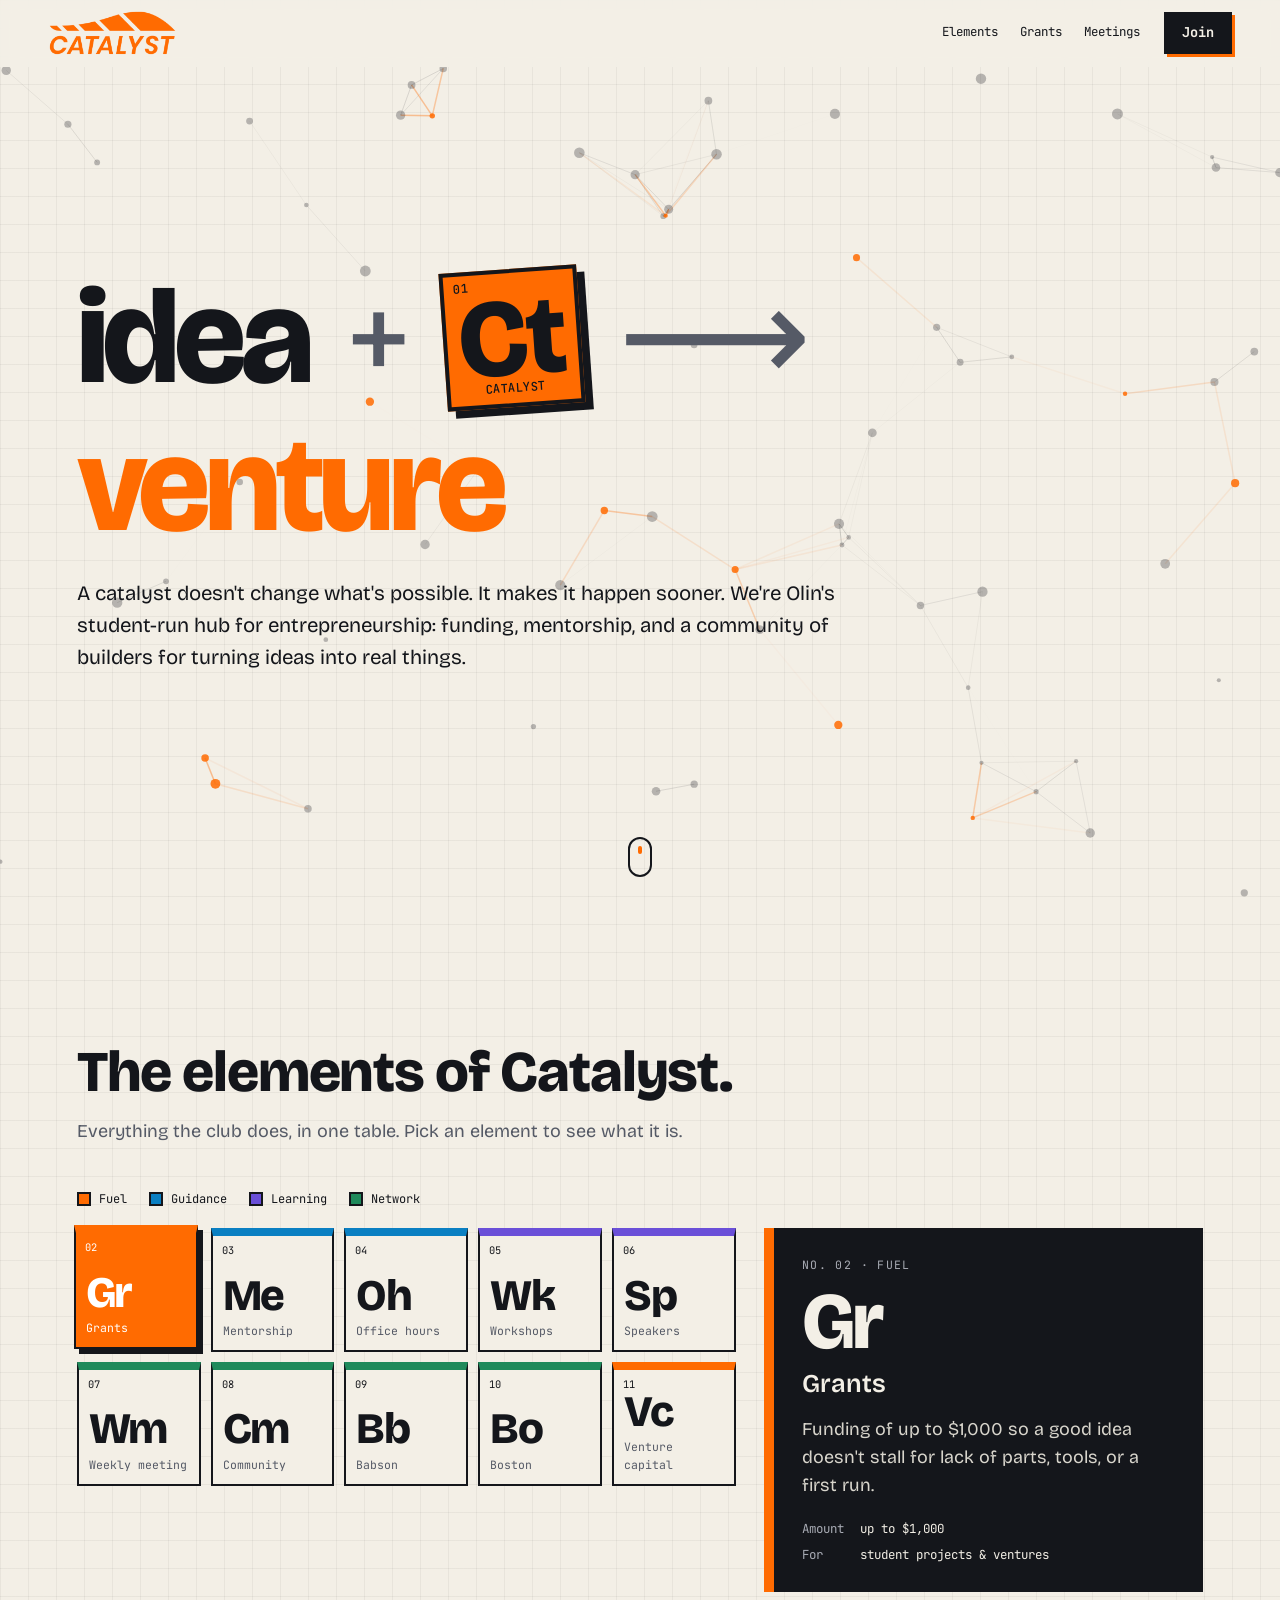
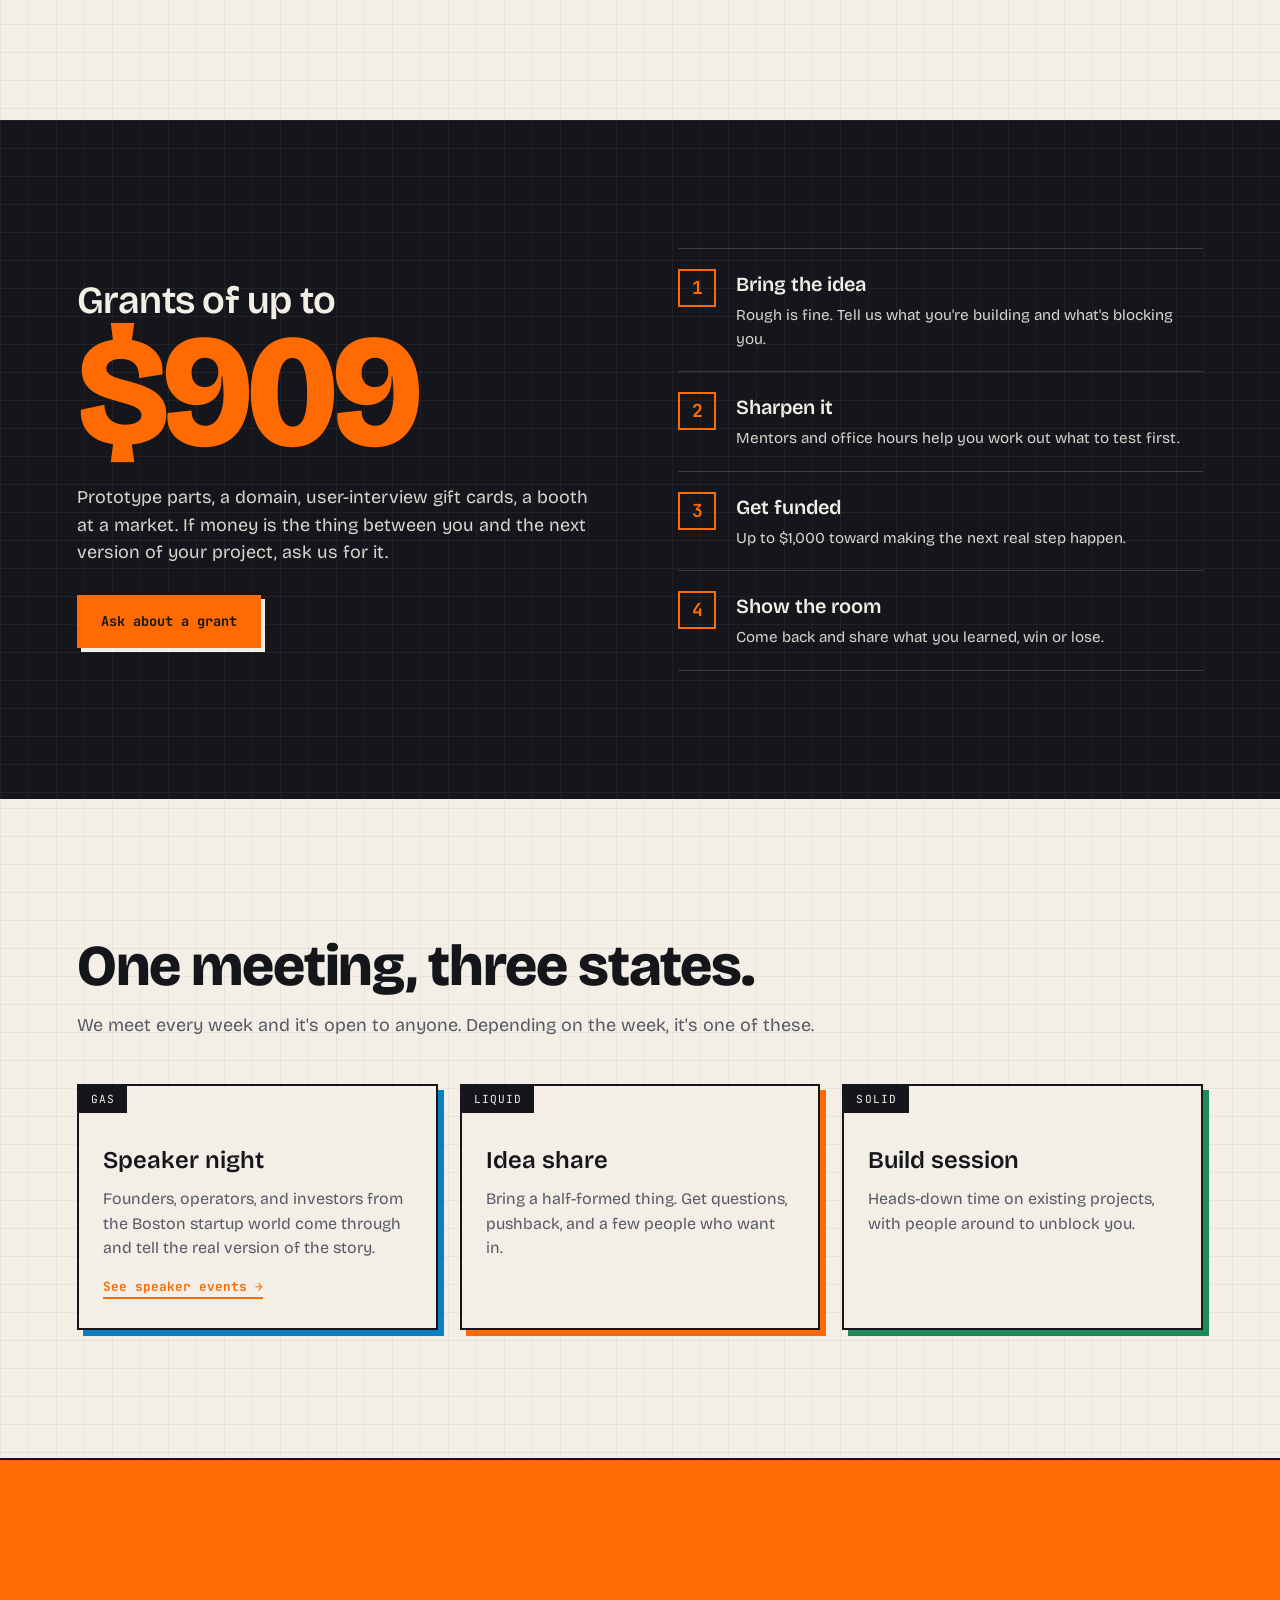
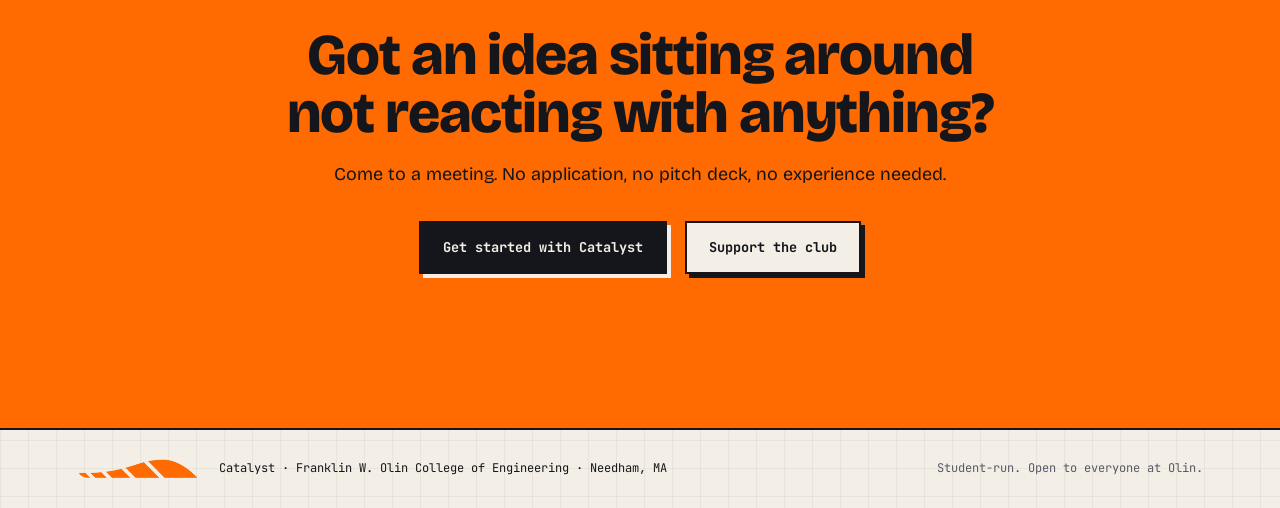
==== index.html @ 41d98fb3 "Link speaker events to the Luma calendar Co-Authored-By: Claude Opus 5.5 <noreply@anthropic.com>" ====
<!doctype html>
<html lang="en">
<head>
  <meta charset="utf-8">
  <meta name="viewport" content="width=device-width, initial-scale=1">
  <title>Catalyst — Entrepreneurship at Olin College</title>
  <meta name="description" content="Catalyst is Olin College of Engineering's student-run hub for entrepreneurship: grants, mentorship, workshops, and a community of builders.">
  <link rel="preconnect" href="https://fonts.googleapis.com">
  <link rel="preconnect" href="https://fonts.gstatic.com" crossorigin>
  <link href="https://fonts.googleapis.com/css2?family=Bricolage+Grotesque:opsz,wght@12..96,400;12..96,600;12..96,800&family=JetBrains+Mono:wght@400;500;700&display=swap" rel="stylesheet">
  <link rel="icon" type="image/png" href="logo-mark.png">
  <link rel="stylesheet" href="styles.css">
</head>
<body>
  <a class="skip" href="#main">Skip to content</a>

  <header class="nav" id="nav">
    <a class="brand" href="#top" aria-label="Catalyst home">
      <img class="brand-logo" src="logo-wordmark.png" alt="Catalyst" width="931" height="331">
    </a>
    <nav aria-label="Primary">
      <a href="#elements">Elements</a>
      <a href="#grants">Grants</a>
      <a href="#meetings">Meetings</a>
    </nav>
    <a class="btn btn-small" data-link="join" href="#join">Join</a>
  </header>

  <main id="main">
    <!-- HERO -->
    <section class="hero" id="top">
      <canvas id="particles" aria-hidden="true"></canvas>
      <div class="hero-inner">
        <h1 class="equation" aria-label="Idea plus Catalyst yields venture">
          <span class="eq-term">idea</span>
          <span class="eq-op" aria-hidden="true">+</span>
          <span class="eq-tile" aria-hidden="true"><small>01</small>Ct<em>Catalyst</em></span>
          <span class="eq-op eq-arrow" aria-hidden="true">⟶</span>
          <span class="eq-term eq-product">venture</span>
        </h1>
        <p class="lede">
          A catalyst doesn't change what's possible. It makes it happen sooner.
          We're Olin's student-run hub for entrepreneurship: funding, mentorship,
          and a community of builders for turning ideas into real things.
        </p>
      </div>
      <a class="scroll-cue" href="#elements" aria-label="Scroll to the elements">
        <span></span>
      </a>
    </section>

    <!-- PERIODIC TABLE -->
    <section class="section" id="elements">
      <div class="section-head">
        <h2>The elements of Catalyst.</h2>
        <p>Everything the club does, in one table. Pick an element to see what it is.</p>
      </div>

      <div class="legend" id="legend" aria-hidden="true"></div>

      <div class="table-wrap">
        <div class="ptable" id="ptable" role="group" aria-label="Elements of Catalyst"></div>
        <aside class="detail" id="detail" aria-live="polite"></aside>
      </div>
    </section>

    <!-- GRANTS -->
    <section class="section section-dark" id="grants">
      <div class="grant-grid">
        <div>
          <h2>Grants of up to <span class="big-num" data-count="1000">$1,000</span></h2>
          <p>
            Prototype parts, a domain, user-interview gift cards, a booth at a market.
            If money is the thing between you and the next version of your project,
            ask us for it.
          </p>
          <a class="btn btn-invert" data-link="join" href="#join">Ask about a grant</a>
        </div>
        <ol class="steps">
          <li><span>1</span><div><h3>Bring the idea</h3><p>Rough is fine. Tell us what you're building and what's blocking you.</p></div></li>
          <li><span>2</span><div><h3>Sharpen it</h3><p>Mentors and office hours help you work out what to test first.</p></div></li>
          <li><span>3</span><div><h3>Get funded</h3><p>Up to $1,000 toward making the next real step happen.</p></div></li>
          <li><span>4</span><div><h3>Show the room</h3><p>Come back and share what you learned, win or lose.</p></div></li>
        </ol>
      </div>
    </section>

    <!-- MEETINGS -->
    <section class="section" id="meetings">
      <div class="section-head">
        <h2>One meeting, three states.</h2>
        <p>We meet every week and it's open to anyone. Depending on the week, it's one of these.</p>
      </div>
      <div class="states">
        <article class="state reveal">
          <span class="state-tag">Gas</span>
          <h3>Speaker night</h3>
          <p>Founders, operators, and investors from the Boston startup world come through and tell the real version of the story.</p>
          <a class="text-link" data-link="speakers" href="#">See speaker events →</a>
        </article>
        <article class="state reveal">
          <span class="state-tag">Liquid</span>
          <h3>Idea share</h3>
          <p>Bring a half-formed thing. Get questions, pushback, and a few people who want in.</p>
        </article>
        <article class="state reveal">
          <span class="state-tag">Solid</span>
          <h3>Build session</h3>
          <p>Heads-down time on existing projects, with people around to unblock you.</p>
        </article>
      </div>
    </section>

    <!-- JOIN -->
    <section class="join" id="join">
      <h2>Got an idea sitting around<br>not reacting with anything?</h2>
      <p>Come to a meeting. No application, no pitch deck, no experience needed.</p>
      <div class="hero-cta">
        <a class="btn" data-link="join" href="#">Get started with Catalyst</a>
        <a class="btn btn-ghost" data-link="support" href="#">Support the club</a>
      </div>
    </section>
  </main>

  <footer class="footer">
    <img class="footer-logo" src="logo-mark.png" alt="" width="930" height="167">
    <p>Catalyst · Franklin W. Olin College of Engineering · Needham, MA</p>
    <p class="muted">Student-run. Open to everyone at Olin.</p>
  </footer>

  <script src="script.js"></script>
</body>
</html>
---- styles.css ----
:root {
  --paper: #f3efe6;
  --paper-2: #e9e3d6;
  --ink: #14161b;
  --ink-soft: #555a66;
  --rule: #cfc7b6;
  --flame: #ff6b01;
  --blue: #0a7fc2;
  --green: #1f8a5b;
  --violet: #6a4fd8;
  --display: "Bricolage Grotesque", system-ui, sans-serif;
  --mono: "JetBrains Mono", ui-monospace, Menlo, monospace;
  --grid: 28px;
}

* { box-sizing: border-box; }
html { scroll-behavior: smooth; scroll-padding-top: 80px; }
body {
  margin: 0;
  font-family: var(--display);
  font-size: 18px;
  line-height: 1.55;
  color: var(--ink);
  background-color: var(--paper);
  /* graph paper */
  background-image:
    linear-gradient(to right, rgba(20, 22, 27, .05) 1px, transparent 1px),
    linear-gradient(to bottom, rgba(20, 22, 27, .05) 1px, transparent 1px);
  background-size: var(--grid) var(--grid);
  -webkit-font-smoothing: antialiased;
}
a { color: inherit; }
h1, h2, h3, p { margin: 0; }
h2 { font-size: clamp(2rem, 5vw, 3.6rem); line-height: 1.02; font-weight: 800; letter-spacing: -.02em; }
h3 { font-size: 1.25rem; font-weight: 600; }
em { font-style: italic; }

.skip { position: absolute; left: -999px; top: 0; background: var(--ink); color: var(--paper); padding: 8px 12px; z-index: 100; }
.skip:focus { left: 8px; top: 8px; }
:focus-visible { outline: 3px solid var(--flame); outline-offset: 3px; }

.label {
  font-family: var(--mono);
  font-size: .72rem;
  letter-spacing: .12em;
  text-transform: uppercase;
  color: var(--ink-soft);
}

/* ---------- buttons ---------- */
.btn {
  display: inline-block;
  font-family: var(--mono);
  font-size: .85rem;
  font-weight: 700;
  text-decoration: none;
  padding: 14px 22px;
  background: var(--ink);
  color: var(--paper);
  border: 2px solid var(--ink);
  box-shadow: 4px 4px 0 var(--flame);
  transition: transform .15s, box-shadow .15s;
}
.btn:hover { transform: translate(-2px, -2px); box-shadow: 6px 6px 0 var(--flame); }
.btn:active { transform: translate(2px, 2px); box-shadow: 2px 2px 0 var(--flame); }
.btn-ghost { background: var(--paper); color: var(--ink); box-shadow: 4px 4px 0 var(--ink); }
.btn-ghost:hover { box-shadow: 6px 6px 0 var(--ink); }
.btn-ghost:active { box-shadow: 2px 2px 0 var(--ink); }
.btn-small { padding: 8px 16px; box-shadow: 3px 3px 0 var(--flame); }
.btn-invert { background: var(--flame); border-color: var(--flame); color: var(--ink); box-shadow: 4px 4px 0 var(--paper); }
.btn-invert:hover { box-shadow: 6px 6px 0 var(--paper); }

.text-link {
  display: inline-block; margin-top: 16px;
  font-family: var(--mono); font-size: .8rem; font-weight: 700;
  color: var(--flame); text-decoration: none;
  border-bottom: 2px solid currentColor;
}
.text-link:hover { color: inherit; }

/* ---------- nav ---------- */
.nav {
  position: sticky; top: 0; z-index: 50;
  display: flex; align-items: center; gap: 24px;
  padding: 10px clamp(16px, 4vw, 48px);
  background: rgba(243, 239, 230, .88);
  backdrop-filter: blur(8px);
  border-bottom: 1px solid transparent;
  transition: border-color .2s;
}
.nav.scrolled { border-bottom-color: var(--rule); }
.nav nav { display: flex; gap: 22px; margin-left: auto; }
.nav nav a {
  font-family: var(--mono); font-size: .78rem; text-decoration: none;
  padding: 6px 0; border-bottom: 2px solid transparent;
}
.nav nav a:hover { border-bottom-color: var(--flame); }
.brand { display: flex; align-items: center; gap: 10px; text-decoration: none; }
.brand-logo { display: block; height: 46px; width: auto; }

/* ---------- hero ---------- */
.hero {
  position: relative;
  min-height: min(calc(100svh - 62px), 920px);
  display: grid; align-items: center;
  padding: 48px clamp(16px, 6vw, 96px) 96px;
  overflow: hidden;
}
#particles { position: absolute; inset: 0; width: 100%; height: 100%; }
.hero-inner { position: relative; max-width: 1100px; }
.equation {
  display: flex; flex-wrap: wrap; align-items: center;
  gap: .12em .28em;
  margin: 18px 0 28px;
  font-size: clamp(2.8rem, 10.5vw, 8.5rem);
  font-weight: 800; line-height: .95; letter-spacing: -.04em;
}
.eq-op { color: var(--ink-soft); font-weight: 400; }
.eq-product { color: var(--flame); }
.eq-tile {
  position: relative;
  display: inline-grid; place-items: center;
  width: 1.25em; height: 1.25em;
  border: .04em solid var(--ink);
  background: var(--flame);
  box-shadow: .07em .07em 0 var(--ink);
  font-size: .82em; letter-spacing: -.02em;
  transform: rotate(-4deg);
  animation: wobble 6s ease-in-out infinite;
}
.eq-tile small, .eq-tile em {
  position: absolute; font-family: var(--mono); font-style: normal; font-weight: 500;
  font-size: .11em; letter-spacing: .04em;
}
.eq-tile small { top: .7em; left: .8em; }
.eq-tile em { bottom: .7em; left: 0; right: 0; text-align: center; text-transform: uppercase; }
@keyframes wobble { 50% { transform: rotate(3deg) translateY(-.04em); } }

.lede { max-width: 38em; font-size: clamp(1.05rem, 1.6vw, 1.3rem); }
.hero-cta { display: flex; flex-wrap: wrap; gap: 18px; margin-top: 32px; }

.scroll-cue {
  position: absolute; bottom: 28px; left: 50%; translate: -50% 0;
  width: 24px; height: 40px; border: 2px solid var(--ink); border-radius: 14px;
}
.scroll-cue span {
  position: absolute; left: 50%; top: 7px; width: 4px; height: 8px; margin-left: -2px;
  background: var(--flame); border-radius: 2px; animation: cue 1.6s infinite;
}
@keyframes cue { 60% { transform: translateY(14px); opacity: 0; } 100% { opacity: 0; } }

/* ---------- sections ---------- */
.section { padding: clamp(64px, 10vw, 130px) clamp(16px, 6vw, 96px); max-width: 1400px; margin: 0 auto; }
.section-head { max-width: 760px; margin-bottom: 44px; }
.section-head h2 { margin: 10px 0 16px; }
.section-head p:last-child { color: var(--ink-soft); }

.reveal { opacity: 0; transform: translateY(24px); transition: opacity .7s, transform .7s; }
.reveal.in { opacity: 1; transform: none; }

/* ---------- periodic table ---------- */
.legend { display: flex; flex-wrap: wrap; gap: 8px 22px; margin-bottom: 20px; font-family: var(--mono); font-size: .75rem; }
.legend span { display: inline-flex; align-items: center; gap: 8px; }
.legend i { width: 14px; height: 14px; border: 2px solid var(--ink); background: var(--c); }

.table-wrap { display: grid; grid-template-columns: minmax(0, 1.5fr) minmax(280px, 1fr); gap: 28px; align-items: start; }
.ptable { display: grid; grid-template-columns: repeat(5, 1fr); gap: 10px; }
.el {
  position: relative;
  aspect-ratio: 1;
  display: flex; flex-direction: column; justify-content: flex-end;
  padding: 10px;
  font: inherit; color: var(--ink); text-align: left;
  background: var(--paper);
  border: 2px solid var(--ink);
  border-top: 8px solid var(--c);
  cursor: pointer;
  transition: transform .15s, box-shadow .15s, background .15s;
}
.el:hover { transform: translate(-3px, -3px); box-shadow: 5px 5px 0 var(--ink); }
.el[aria-pressed="true"] { background: var(--c); transform: translate(-3px, -3px); box-shadow: 5px 5px 0 var(--ink); }
.el[aria-pressed="true"], .el[aria-pressed="true"] .el-name { color: #fff; }
.el-num { position: absolute; top: 6px; left: 9px; font-family: var(--mono); font-size: .65rem; }
.el-sym { font-size: clamp(1.5rem, 3.4vw, 2.8rem); font-weight: 800; line-height: 1; letter-spacing: -.03em; }
.el-name { font-family: var(--mono); font-size: clamp(.55rem, .9vw, .72rem); color: var(--ink-soft); margin-top: 4px; overflow-wrap: anywhere; }

.detail {
  position: sticky; top: 90px;
  padding: 28px;
  background: var(--ink); color: var(--paper);
  border-left: 10px solid var(--c, var(--flame));
  min-height: 300px;
}
.detail .label { color: #a9acb5; }
.detail-sym { font-size: 5rem; font-weight: 800; line-height: 1; letter-spacing: -.04em; margin: 8px 0 2px; }
.detail h3 { font-size: 1.6rem; margin-bottom: 12px; }
.detail p { color: #d8d5cc; }
.detail dl { display: grid; grid-template-columns: auto 1fr; gap: 6px 16px; margin: 20px 0 0; font-family: var(--mono); font-size: .78rem; }
.detail dt { color: #a9acb5; }
.detail dd { margin: 0; }

/* ---------- grants ---------- */
.section-dark {
  max-width: none;
  background: var(--ink); color: var(--paper);
  background-image:
    linear-gradient(to right, rgba(243, 239, 230, .05) 1px, transparent 1px),
    linear-gradient(to bottom, rgba(243, 239, 230, .05) 1px, transparent 1px);
  background-size: var(--grid) var(--grid);
}
.section-dark .label { color: #a9acb5; }
.grant-grid { max-width: 1210px; margin: 0 auto; display: grid; grid-template-columns: 1fr 1fr; gap: clamp(32px, 6vw, 90px); align-items: center; }
.grant-grid h2 { margin: 10px 0 20px; font-weight: 600; font-size: clamp(1.6rem, 3vw, 2.4rem); }
.big-num { display: block; font-size: clamp(4.5rem, 13vw, 10rem); font-weight: 800; line-height: .9; color: var(--flame); letter-spacing: -.05em; font-variant-numeric: tabular-nums; }
.grant-grid p { color: #d8d5cc; max-width: 32em; }
.grant-grid .btn { margin-top: 28px; }
.steps { list-style: none; margin: 0; padding: 0; }
.steps li { display: flex; gap: 20px; padding: 20px 0; border-top: 1px solid #3a3d47; }
.steps li:last-child { border-bottom: 1px solid #3a3d47; }
.steps span { flex: none; width: 38px; height: 38px; display: grid; place-items: center; border: 2px solid var(--flame); color: var(--flame); font-family: var(--mono); font-weight: 700; }
.steps p { font-size: .95rem; margin-top: 4px; }

/* ---------- meetings ---------- */
.states { display: grid; grid-template-columns: repeat(3, 1fr); gap: 22px; }
.state { position: relative; padding: 56px 24px 28px; background: var(--paper); border: 2px solid var(--ink); }
.state:nth-child(1) { box-shadow: 6px 6px 0 var(--blue); }
.state:nth-child(2) { box-shadow: 6px 6px 0 var(--flame); transition-delay: .12s; }
.state:nth-child(3) { box-shadow: 6px 6px 0 var(--green); transition-delay: .24s; }
.state-tag { position: absolute; top: 0; left: 0; padding: 5px 12px; background: var(--ink); color: var(--paper); font-family: var(--mono); font-size: .7rem; letter-spacing: .1em; text-transform: uppercase; }
.state h3 { font-size: 1.5rem; margin-bottom: 8px; }
.state p { color: var(--ink-soft); font-size: 1rem; }

/* ---------- join + footer ---------- */
.join { padding: clamp(80px, 12vw, 160px) clamp(16px, 6vw, 96px); text-align: center; background: var(--flame); border-block: 2px solid var(--ink); }
.join .label { color: var(--ink); }
.join h2 { margin: 12px 0 18px; }
.join .hero-cta { justify-content: center; }
.join .btn { box-shadow: 4px 4px 0 var(--paper); }
.join .btn-ghost { box-shadow: 4px 4px 0 var(--ink); }

.footer { display: flex; flex-wrap: wrap; align-items: center; gap: 12px 20px; padding: 28px clamp(16px, 6vw, 96px); font-family: var(--mono); font-size: .75rem; }
.footer-logo { height: 22px; width: auto; }
.footer .muted { margin-left: auto; color: var(--ink-soft); }

/* ---------- responsive ---------- */
@media (max-width: 960px) {
  .table-wrap, .grant-grid { grid-template-columns: 1fr; }
  .detail { position: static; min-height: 0; }
  .states { grid-template-columns: 1fr; }
}
@media (max-width: 720px) {
  body { font-size: 16px; }
  .nav nav { display: none; }
  .nav .btn { margin-left: auto; }
  .ptable { grid-template-columns: repeat(3, 1fr); }
  .footer .muted { margin-left: 0; }
}

@media (prefers-reduced-motion: reduce) {
  html { scroll-behavior: auto; }
  *, *::before, *::after { animation: none !important; transition: none !important; }
  .reveal { opacity: 1; transform: none; }
}
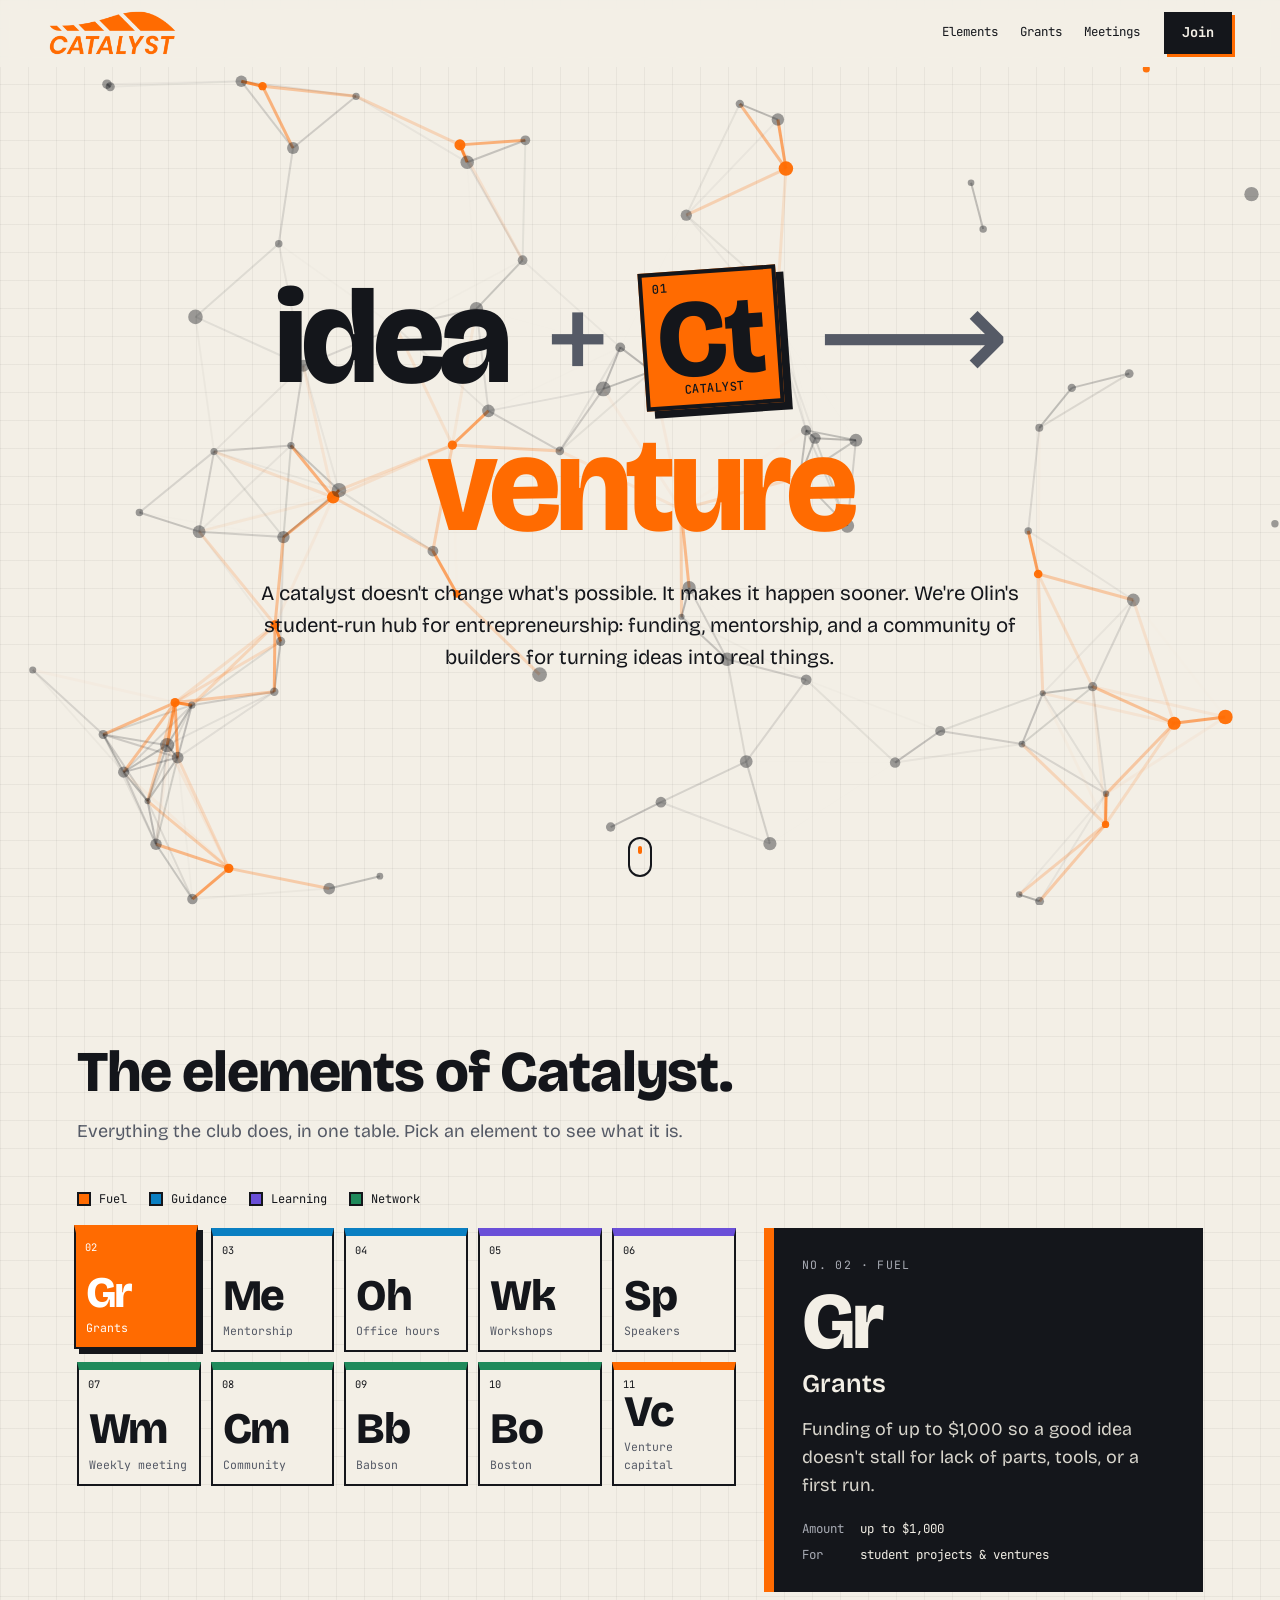
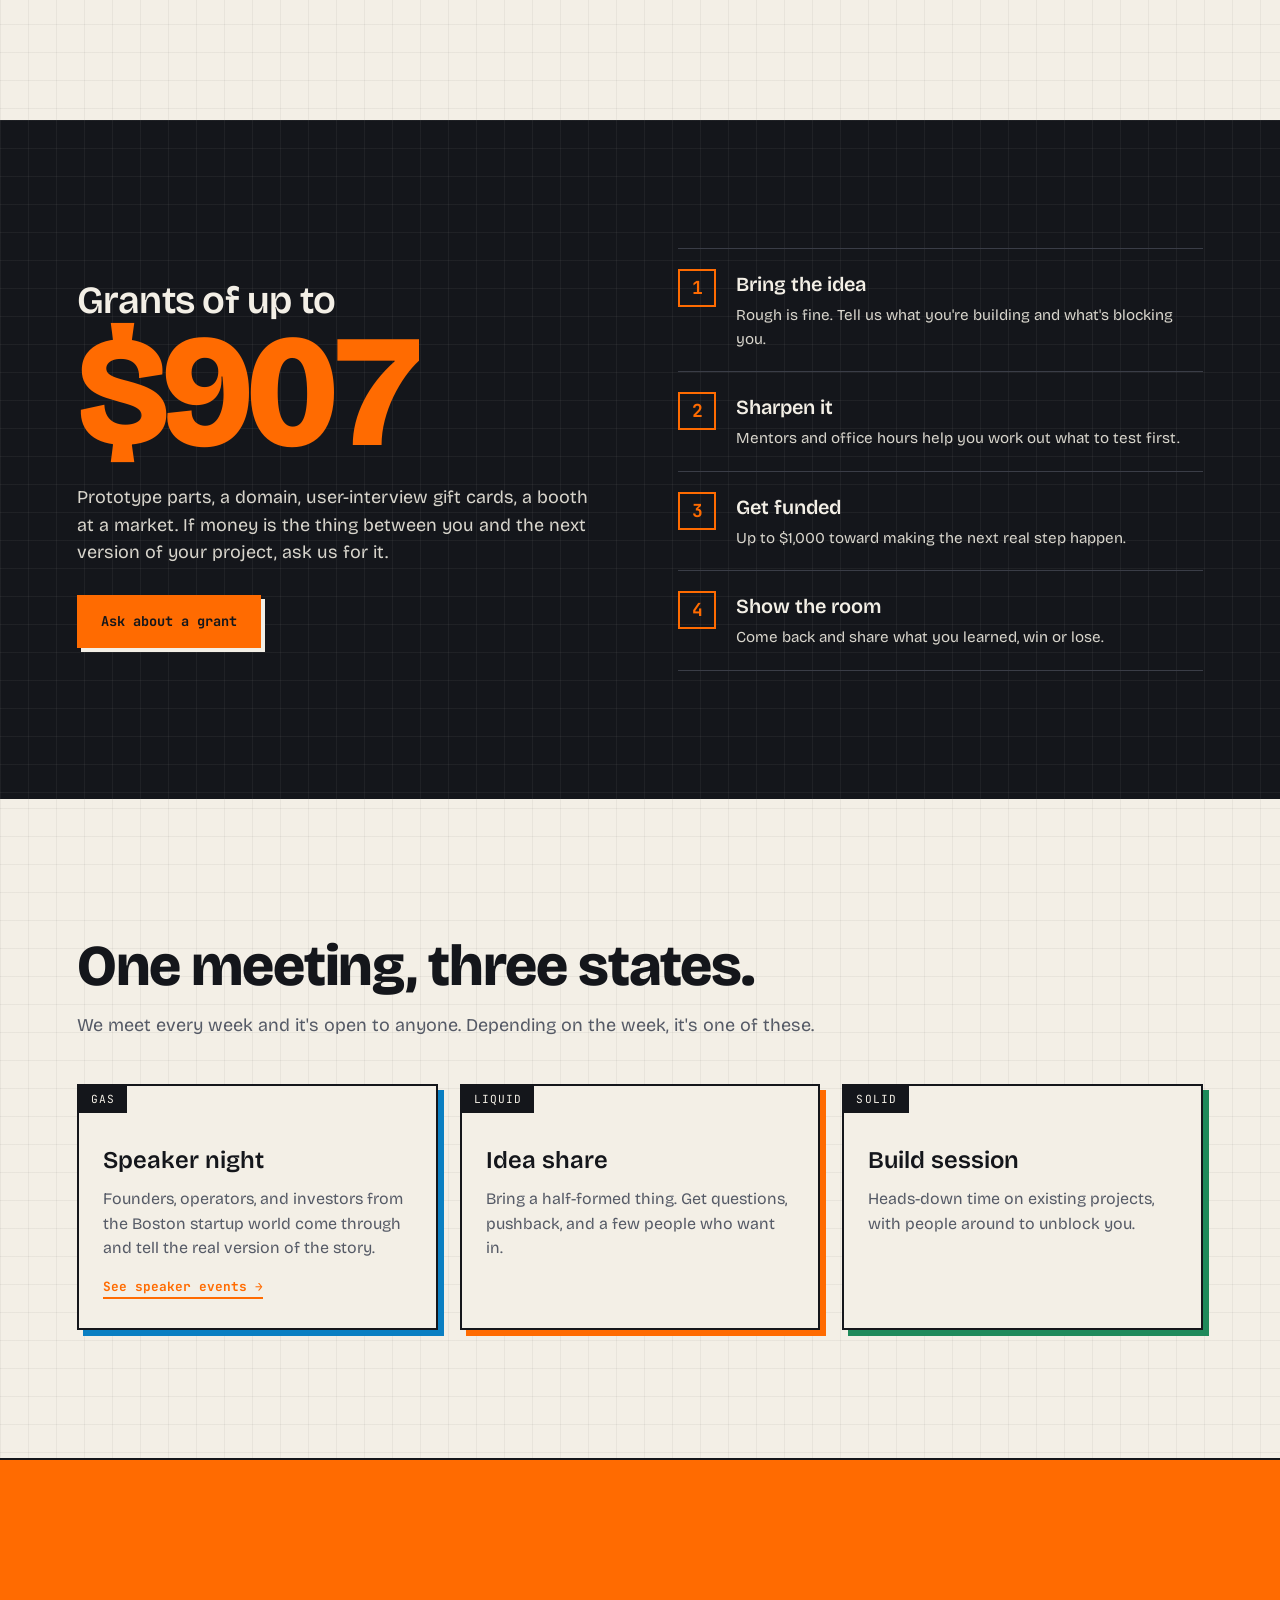
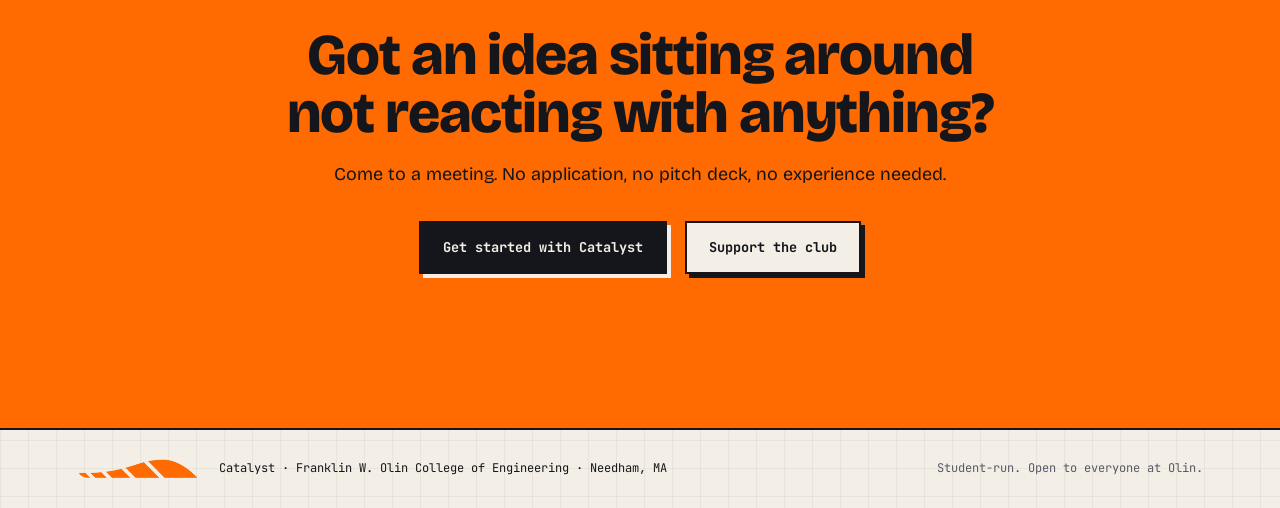
==== commit 5cdca6f7: "type" ====
--- a/index.html
+++ b/index.html
@@ -74,7 +74,7 @@
             If money is the thing between you and the next version of your project,
             ask us for it.
           </p>
-          <a class="btn btn-invert" data-link="join" href="#join">Ask about a grant</a>
+          <a class="btn btn-invert" data-link="grant" href="#join">Ask about a grant</a>
         </div>
         <ol class="steps">
           <li><span>1</span><div><h3>Bring the idea</h3><p>Rough is fine. Tell us what you're building and what's blocking you.</p></div></li>
@@ -116,7 +116,7 @@
       <h2>Got an idea sitting around<br>not reacting with anything?</h2>
       <p>Come to a meeting. No application, no pitch deck, no experience needed.</p>
       <div class="hero-cta">
-        <a class="btn" data-link="join" href="#">Get started with Catalyst</a>
+        <a class="btn" data-link="getStarted" href="#">Get started with Catalyst</a>
         <a class="btn btn-ghost" data-link="support" href="#">Support the club</a>
       </div>
     </section>
--- a/styles.css
+++ b/styles.css
@@ -107,9 +107,9 @@
   overflow: hidden;
 }
 #particles { position: absolute; inset: 0; width: 100%; height: 100%; }
-.hero-inner { position: relative; max-width: 1100px; }
+.hero-inner { position: relative; max-width: 1100px; margin: 0 auto; text-align: center; }
 .equation {
-  display: flex; flex-wrap: wrap; align-items: center;
+  display: flex; flex-wrap: wrap; align-items: center; justify-content: center;
   gap: .12em .28em;
   margin: 18px 0 28px;
   font-size: clamp(2.8rem, 10.5vw, 8.5rem);
@@ -136,7 +136,7 @@
 .eq-tile em { bottom: .7em; left: 0; right: 0; text-align: center; text-transform: uppercase; }
 @keyframes wobble { 50% { transform: rotate(3deg) translateY(-.04em); } }
 
-.lede { max-width: 38em; font-size: clamp(1.05rem, 1.6vw, 1.3rem); }
+.lede { max-width: 38em; margin: 0 auto; font-size: clamp(1.05rem, 1.6vw, 1.3rem); }
 .hero-cta { display: flex; flex-wrap: wrap; gap: 18px; margin-top: 32px; }
 
 .scroll-cue {
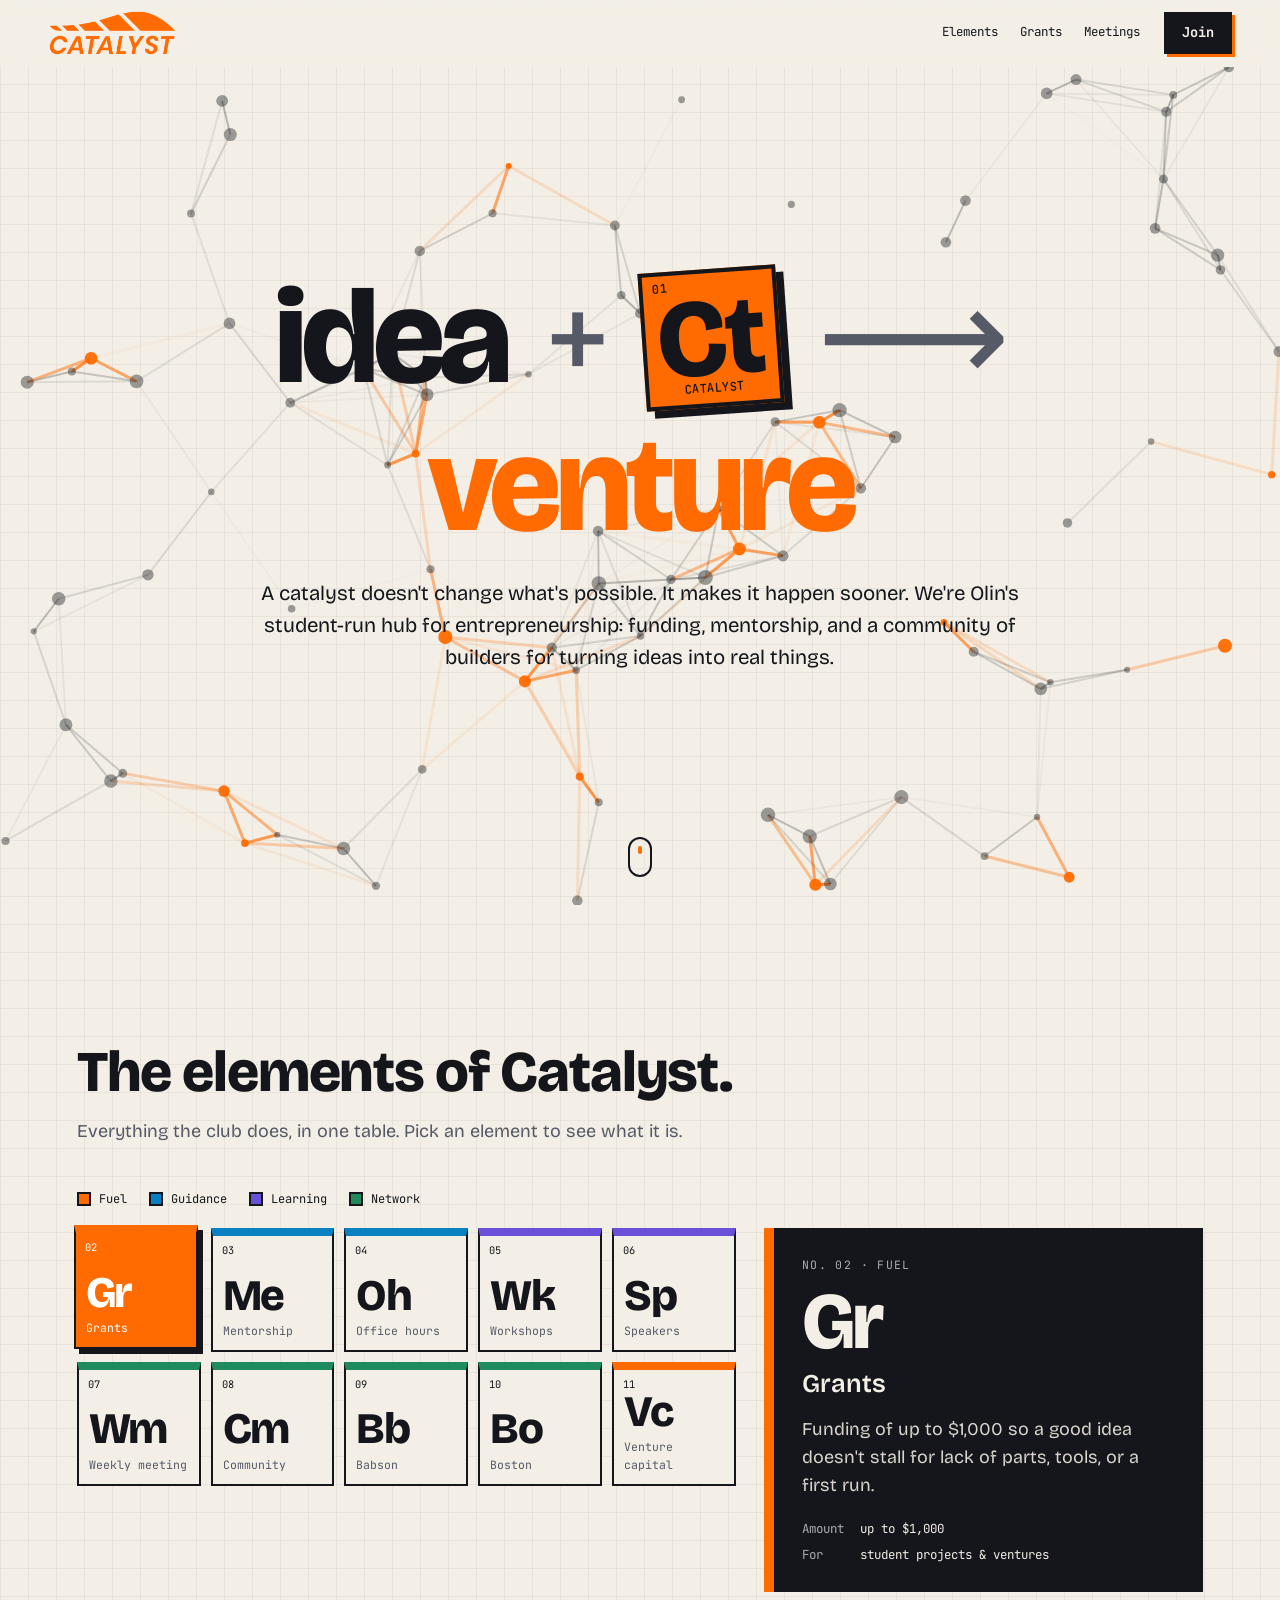
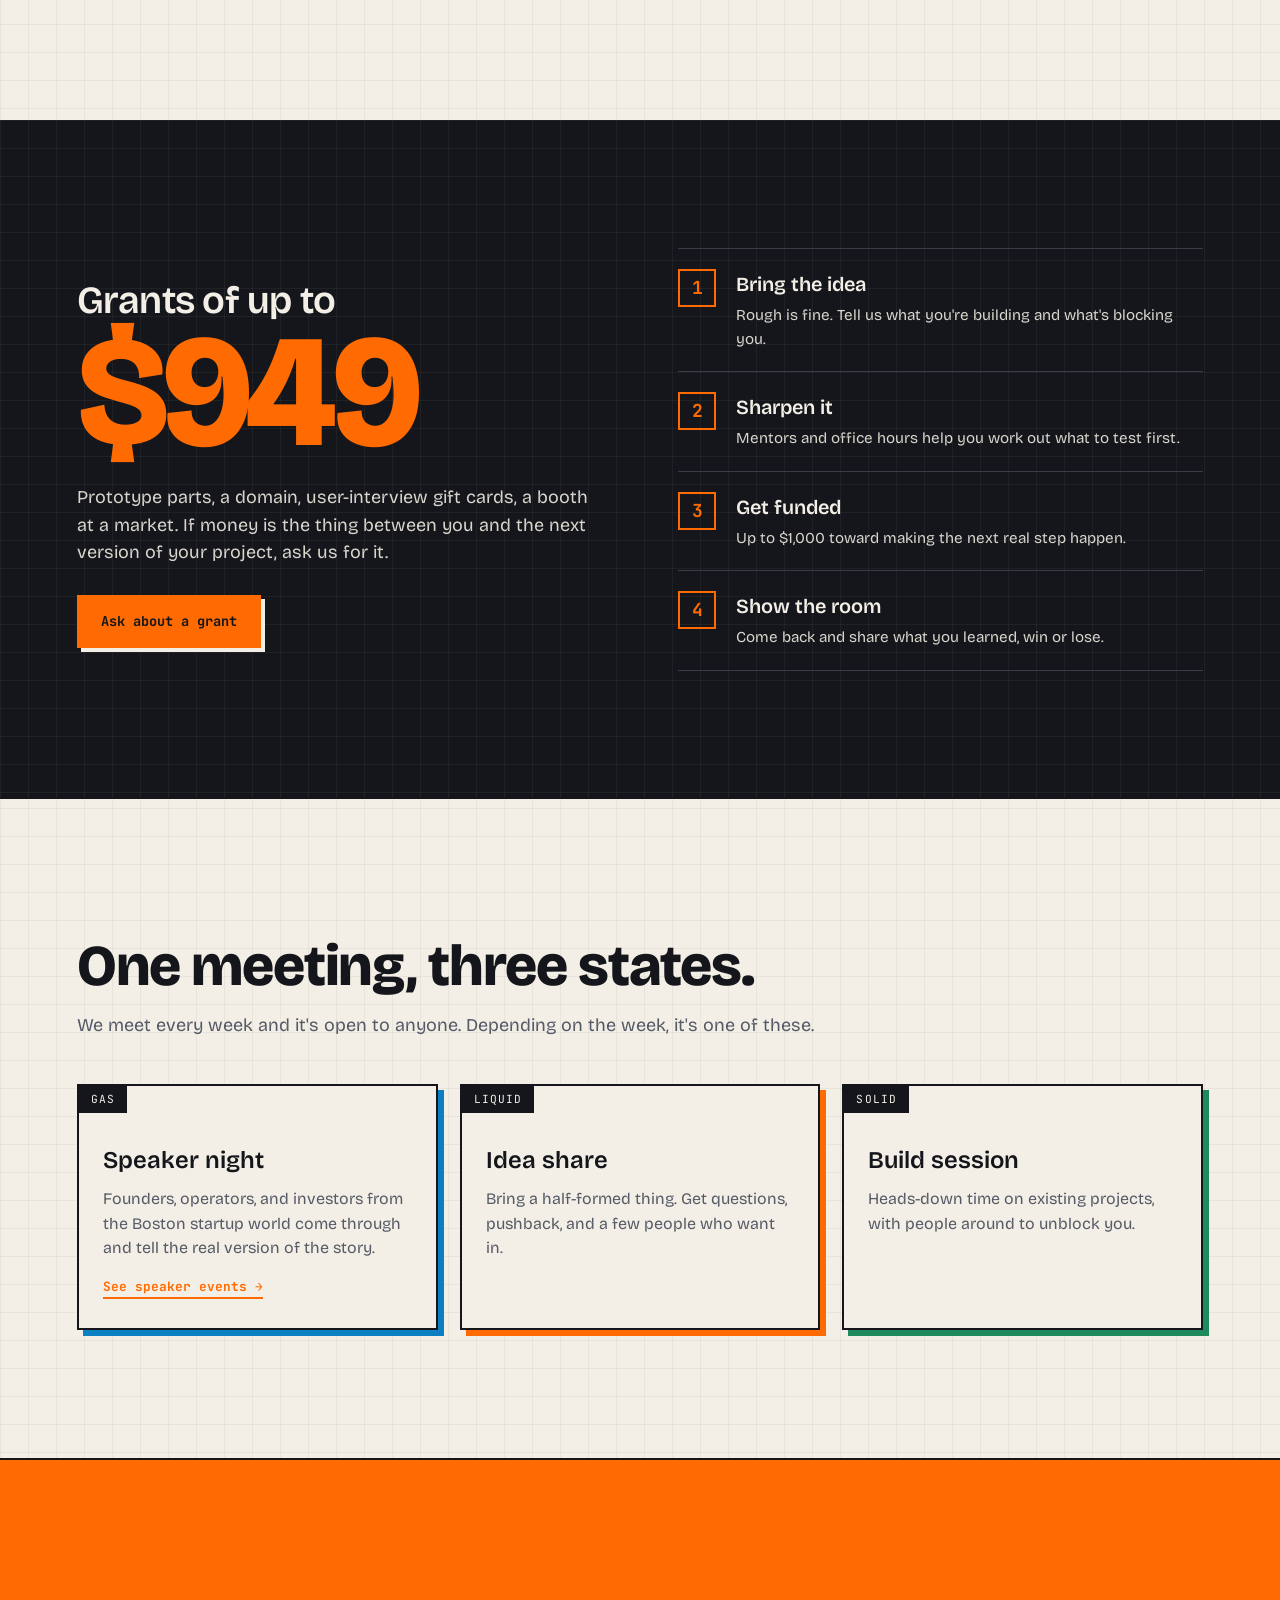
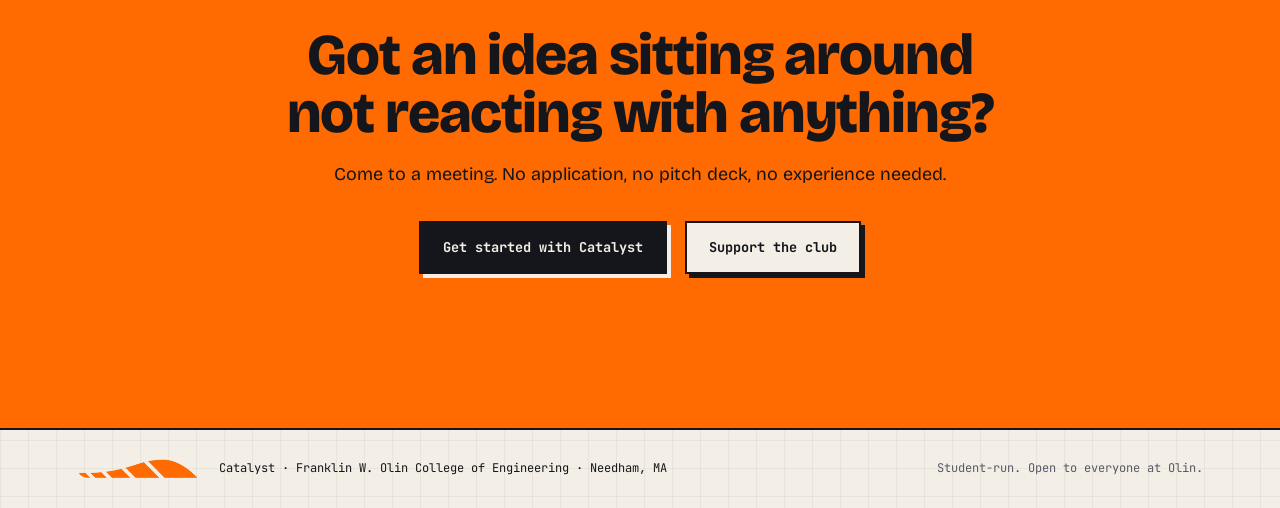
==== commit d8638eb8: "woops" ====
--- a/index.html
+++ b/index.html
@@ -23,7 +23,7 @@
       <a href="#grants">Grants</a>
       <a href="#meetings">Meetings</a>
     </nav>
-    <a class="btn btn-small" data-link="join" href="#join">Join</a>
+    <a class="btn btn-small" data-link="getStarted" href="#join">Join</a>
   </header>
 
   <main id="main">
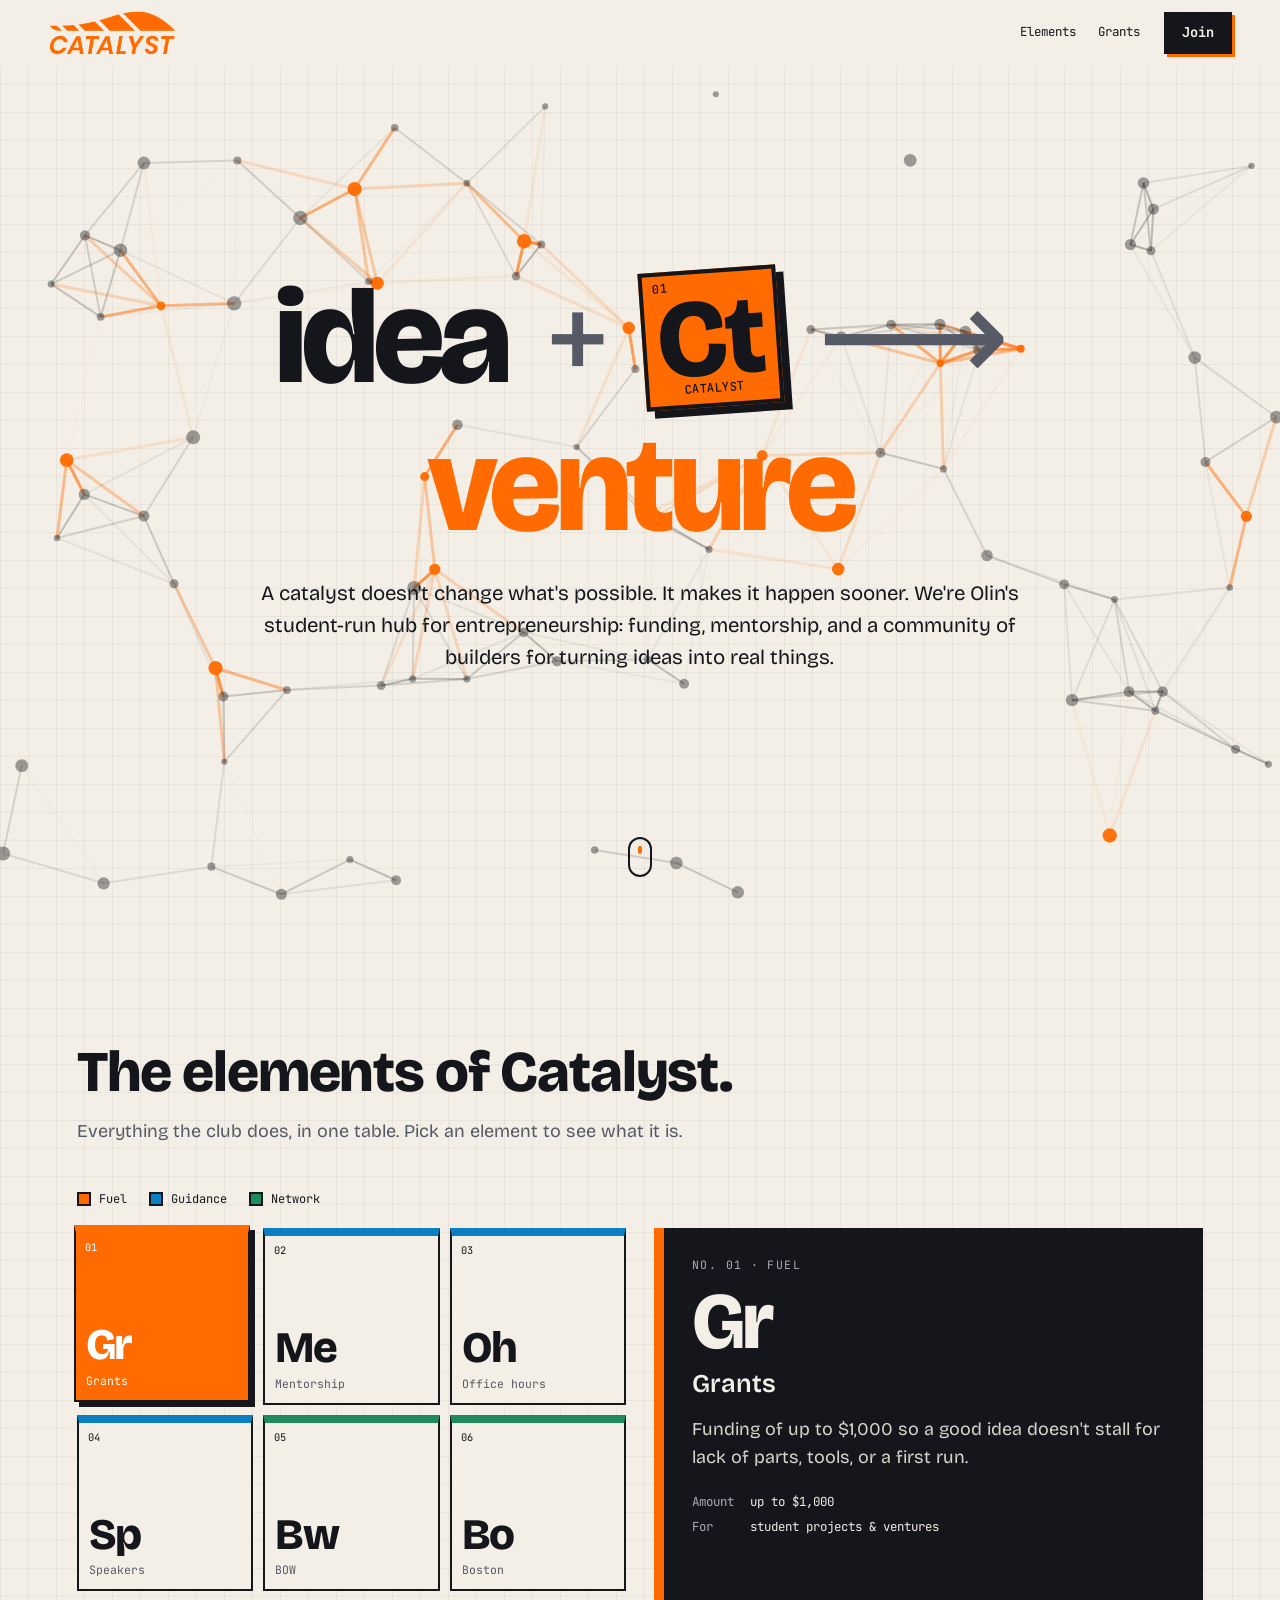
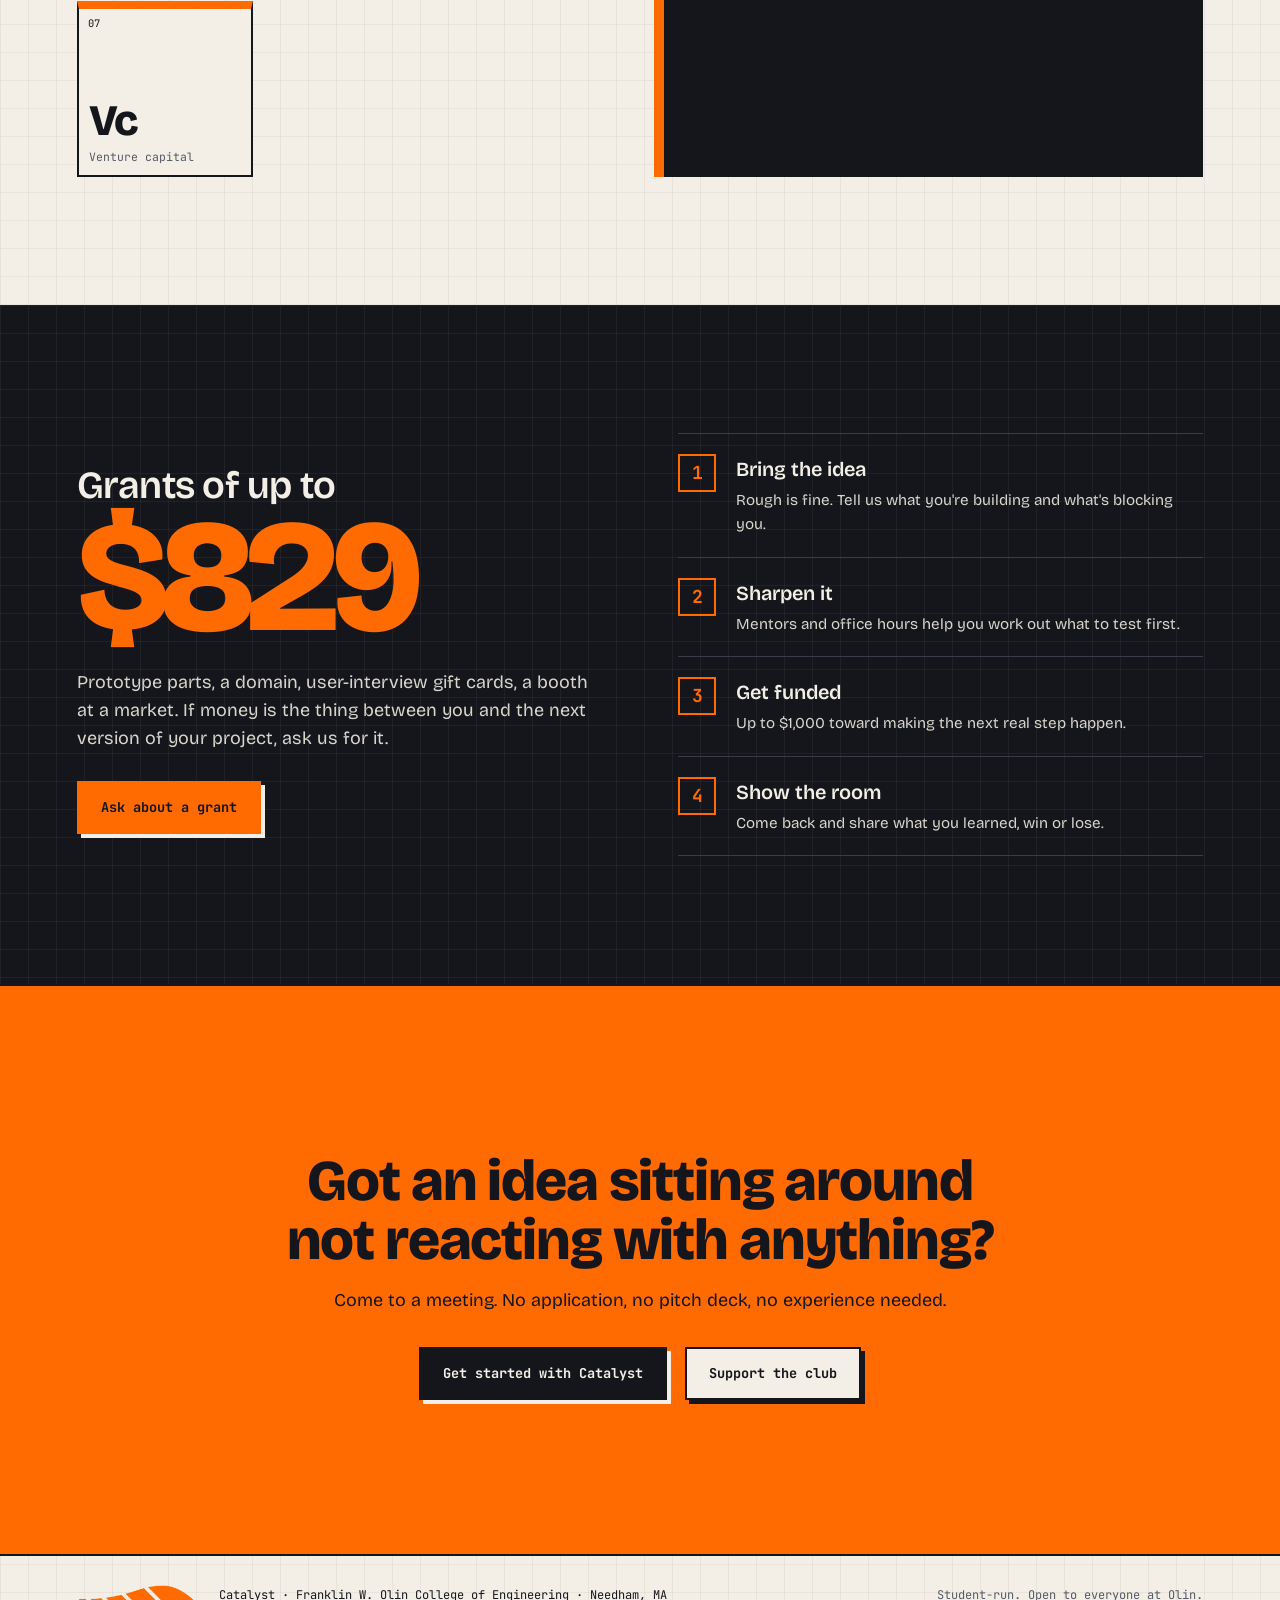
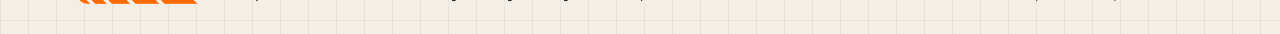
==== commit fd5bbc35: "new changes" ====
--- a/index.html
+++ b/index.html
@@ -21,7 +21,6 @@
     <nav aria-label="Primary">
       <a href="#elements">Elements</a>
       <a href="#grants">Grants</a>
-      <a href="#meetings">Meetings</a>
     </nav>
     <a class="btn btn-small" data-link="getStarted" href="#join">Join</a>
   </header>
@@ -85,32 +84,6 @@
       </div>
     </section>
 
-    <!-- MEETINGS -->
-    <section class="section" id="meetings">
-      <div class="section-head">
-        <h2>One meeting, three states.</h2>
-        <p>We meet every week and it's open to anyone. Depending on the week, it's one of these.</p>
-      </div>
-      <div class="states">
-        <article class="state reveal">
-          <span class="state-tag">Gas</span>
-          <h3>Speaker night</h3>
-          <p>Founders, operators, and investors from the Boston startup world come through and tell the real version of the story.</p>
-          <a class="text-link" data-link="speakers" href="#">See speaker events →</a>
-        </article>
-        <article class="state reveal">
-          <span class="state-tag">Liquid</span>
-          <h3>Idea share</h3>
-          <p>Bring a half-formed thing. Get questions, pushback, and a few people who want in.</p>
-        </article>
-        <article class="state reveal">
-          <span class="state-tag">Solid</span>
-          <h3>Build session</h3>
-          <p>Heads-down time on existing projects, with people around to unblock you.</p>
-        </article>
-      </div>
-    </section>
-
     <!-- JOIN -->
     <section class="join" id="join">
       <h2>Got an idea sitting around<br>not reacting with anything?</h2>
--- a/styles.css
+++ b/styles.css
@@ -163,8 +163,8 @@
 .legend span { display: inline-flex; align-items: center; gap: 8px; }
 .legend i { width: 14px; height: 14px; border: 2px solid var(--ink); background: var(--c); }
 
-.table-wrap { display: grid; grid-template-columns: minmax(0, 1.5fr) minmax(280px, 1fr); gap: 28px; align-items: start; }
-.ptable { display: grid; grid-template-columns: repeat(5, 1fr); gap: 10px; }
+.table-wrap { display: grid; grid-template-columns: minmax(0, 1fr) minmax(280px, 1fr); gap: 28px; align-items: stretch; }
+.ptable { display: grid; grid-template-columns: repeat(3, 1fr); gap: 10px; align-content: start; }
 .el {
   position: relative;
   aspect-ratio: 1;
@@ -220,16 +220,6 @@
 .steps span { flex: none; width: 38px; height: 38px; display: grid; place-items: center; border: 2px solid var(--flame); color: var(--flame); font-family: var(--mono); font-weight: 700; }
 .steps p { font-size: .95rem; margin-top: 4px; }
 
-/* ---------- meetings ---------- */
-.states { display: grid; grid-template-columns: repeat(3, 1fr); gap: 22px; }
-.state { position: relative; padding: 56px 24px 28px; background: var(--paper); border: 2px solid var(--ink); }
-.state:nth-child(1) { box-shadow: 6px 6px 0 var(--blue); }
-.state:nth-child(2) { box-shadow: 6px 6px 0 var(--flame); transition-delay: .12s; }
-.state:nth-child(3) { box-shadow: 6px 6px 0 var(--green); transition-delay: .24s; }
-.state-tag { position: absolute; top: 0; left: 0; padding: 5px 12px; background: var(--ink); color: var(--paper); font-family: var(--mono); font-size: .7rem; letter-spacing: .1em; text-transform: uppercase; }
-.state h3 { font-size: 1.5rem; margin-bottom: 8px; }
-.state p { color: var(--ink-soft); font-size: 1rem; }
-
 /* ---------- join + footer ---------- */
 .join { padding: clamp(80px, 12vw, 160px) clamp(16px, 6vw, 96px); text-align: center; background: var(--flame); border-block: 2px solid var(--ink); }
 .join .label { color: var(--ink); }
@@ -246,7 +236,6 @@
 @media (max-width: 960px) {
   .table-wrap, .grant-grid { grid-template-columns: 1fr; }
   .detail { position: static; min-height: 0; }
-  .states { grid-template-columns: 1fr; }
 }
 @media (max-width: 720px) {
   body { font-size: 16px; }
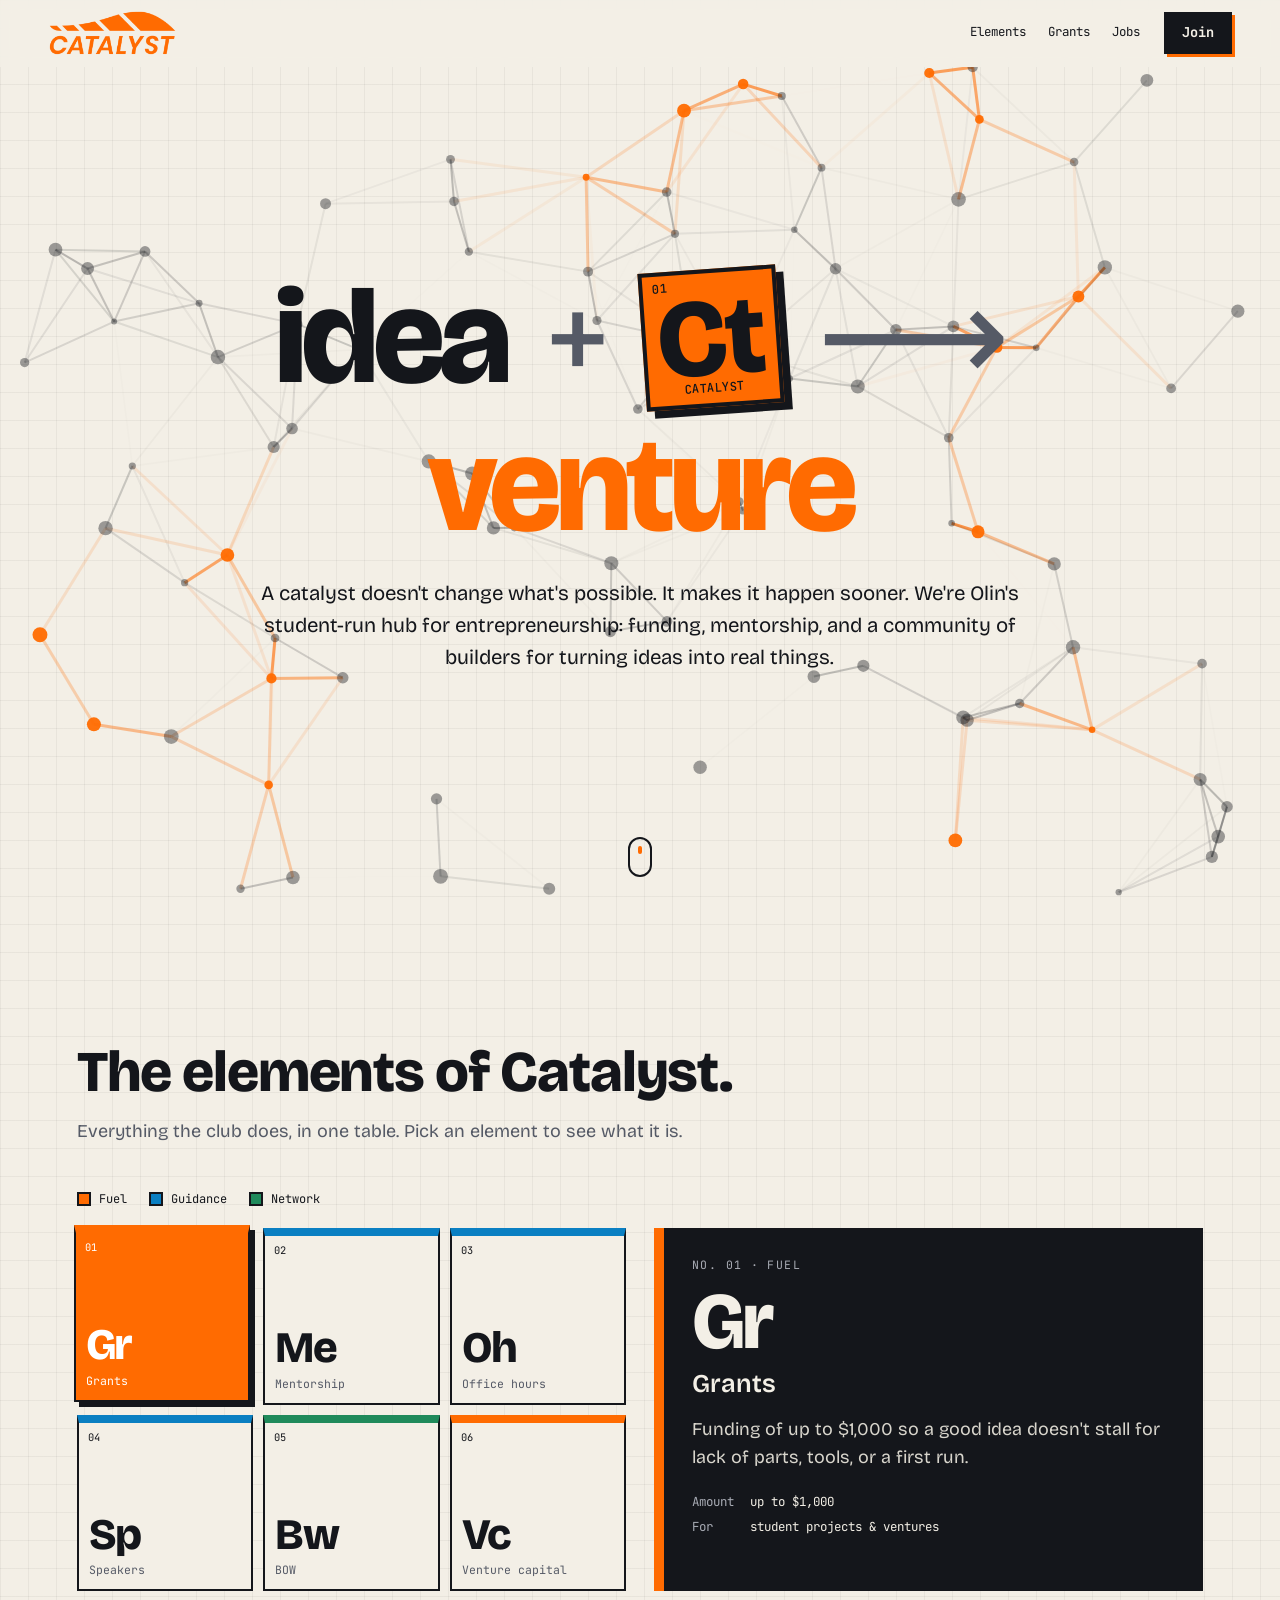
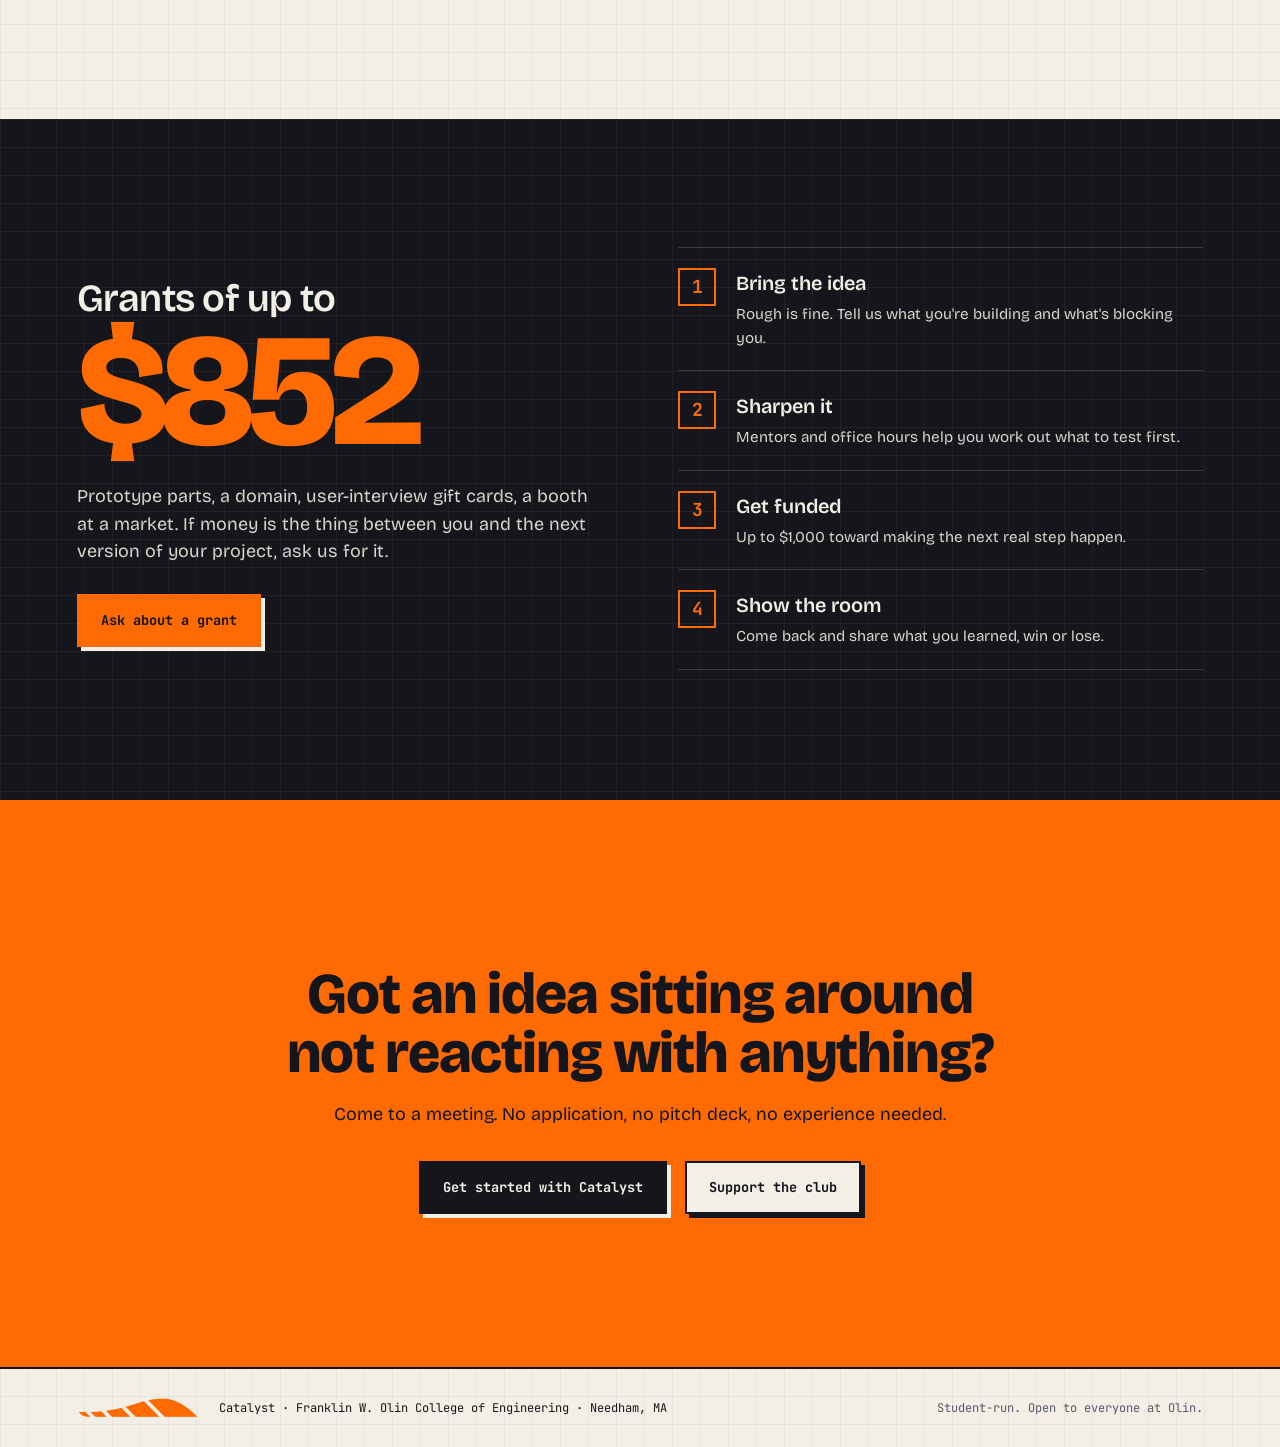
==== commit 1784f7d6: "Add job board: company posting form, job list, apply form, Apps Script backend Not live yet; only jo" ====
--- a/index.html
+++ b/index.html
@@ -21,6 +21,7 @@
     <nav aria-label="Primary">
       <a href="#elements">Elements</a>
       <a href="#grants">Grants</a>
+      <a href="jobs/">Jobs</a>
     </nav>
     <a class="btn btn-small" data-link="getStarted" href="#join">Join</a>
   </header>
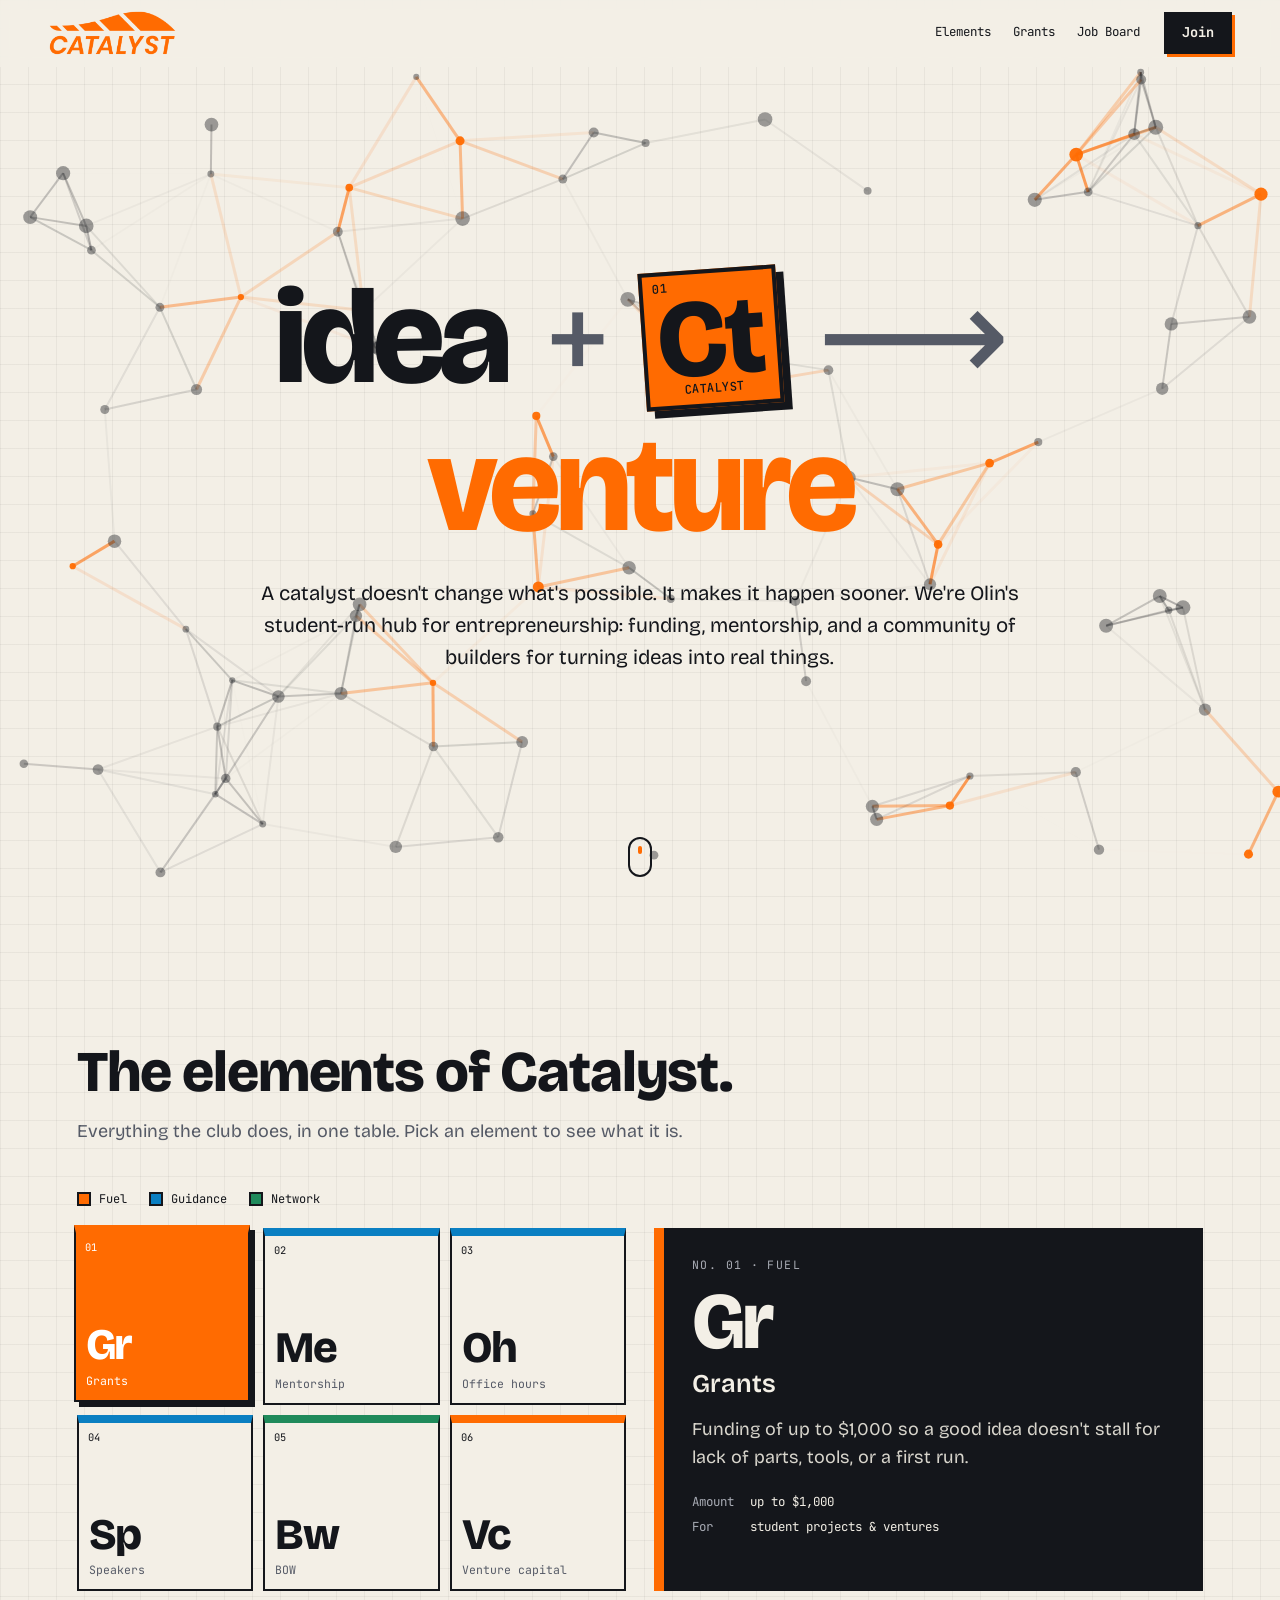
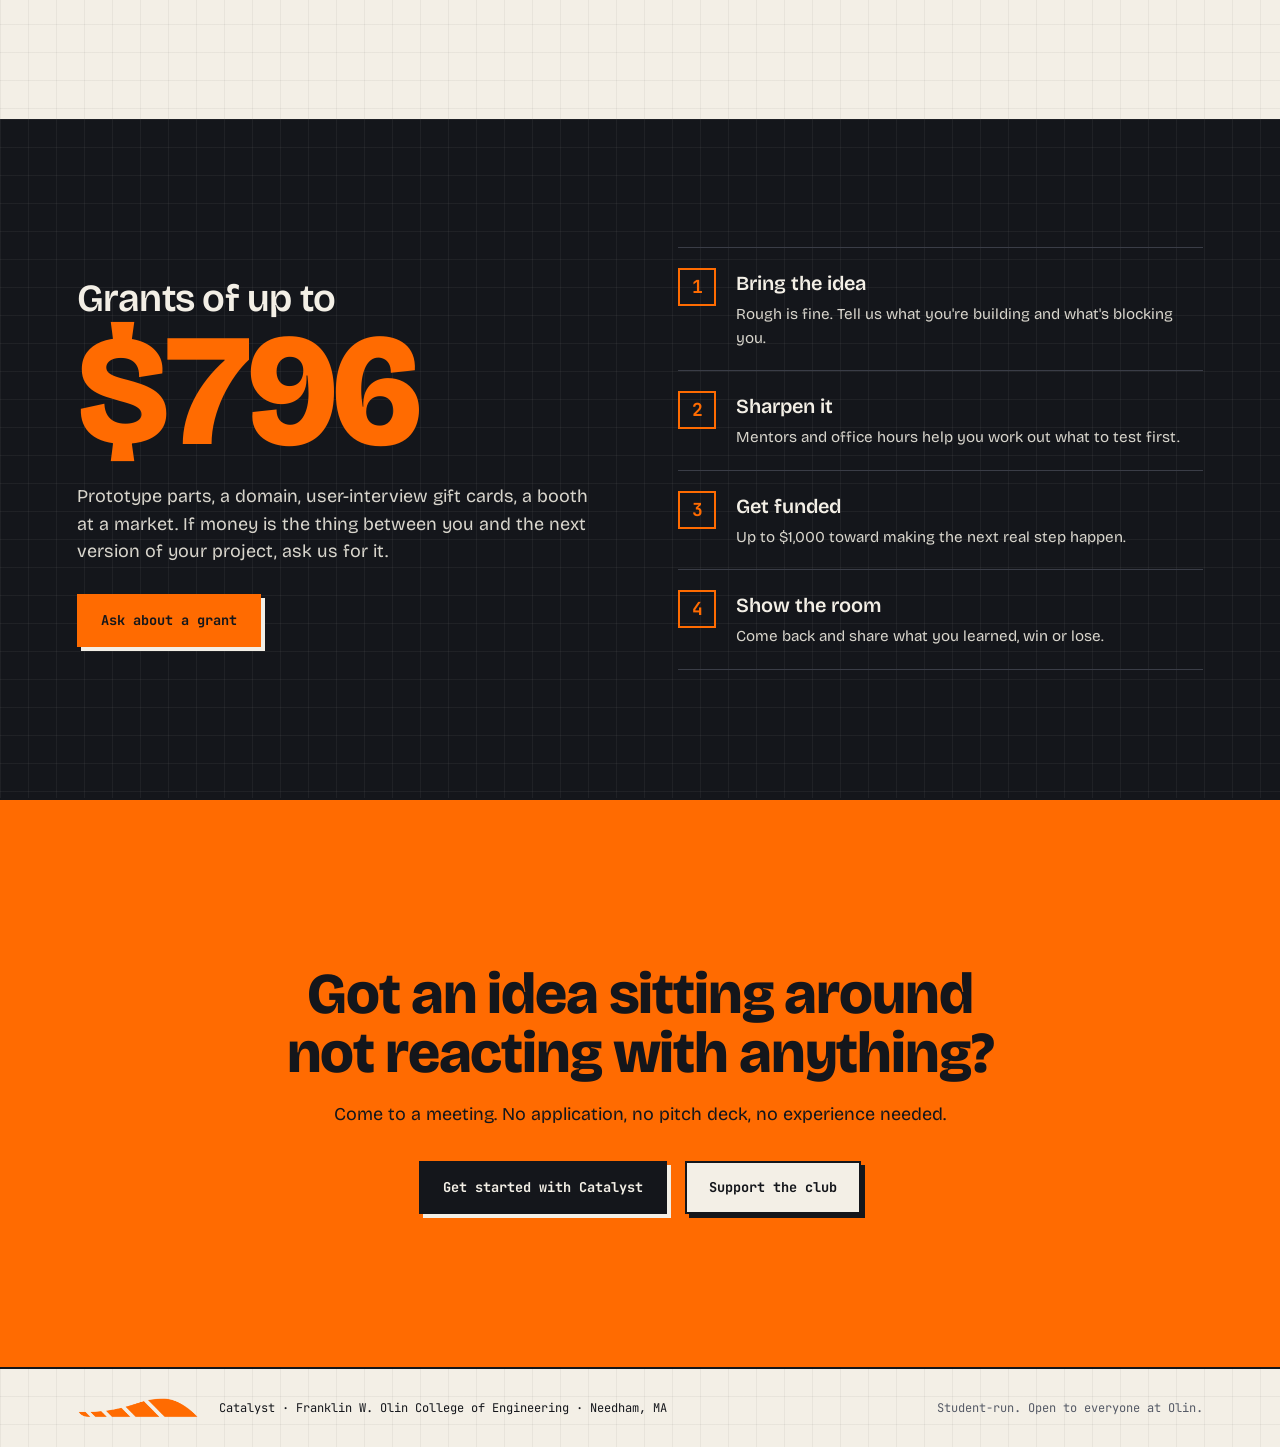
==== commit 40c1689a: "publish" ====
--- a/index.html
+++ b/index.html
@@ -3,7 +3,7 @@
 <head>
   <meta charset="utf-8">
   <meta name="viewport" content="width=device-width, initial-scale=1">
-  <title>Catalyst — Entrepreneurship at Olin College</title>
+  <title>Olin Catalyst</title>
   <meta name="description" content="Catalyst is Olin College of Engineering's student-run hub for entrepreneurship: grants, mentorship, workshops, and a community of builders.">
   <link rel="preconnect" href="https://fonts.googleapis.com">
   <link rel="preconnect" href="https://fonts.gstatic.com" crossorigin>
@@ -21,7 +21,7 @@
     <nav aria-label="Primary">
       <a href="#elements">Elements</a>
       <a href="#grants">Grants</a>
-      <a href="jobs/">Jobs</a>
+      <a href="jobs/">Job Board</a>
     </nav>
     <a class="btn btn-small" data-link="getStarted" href="#join">Join</a>
   </header>
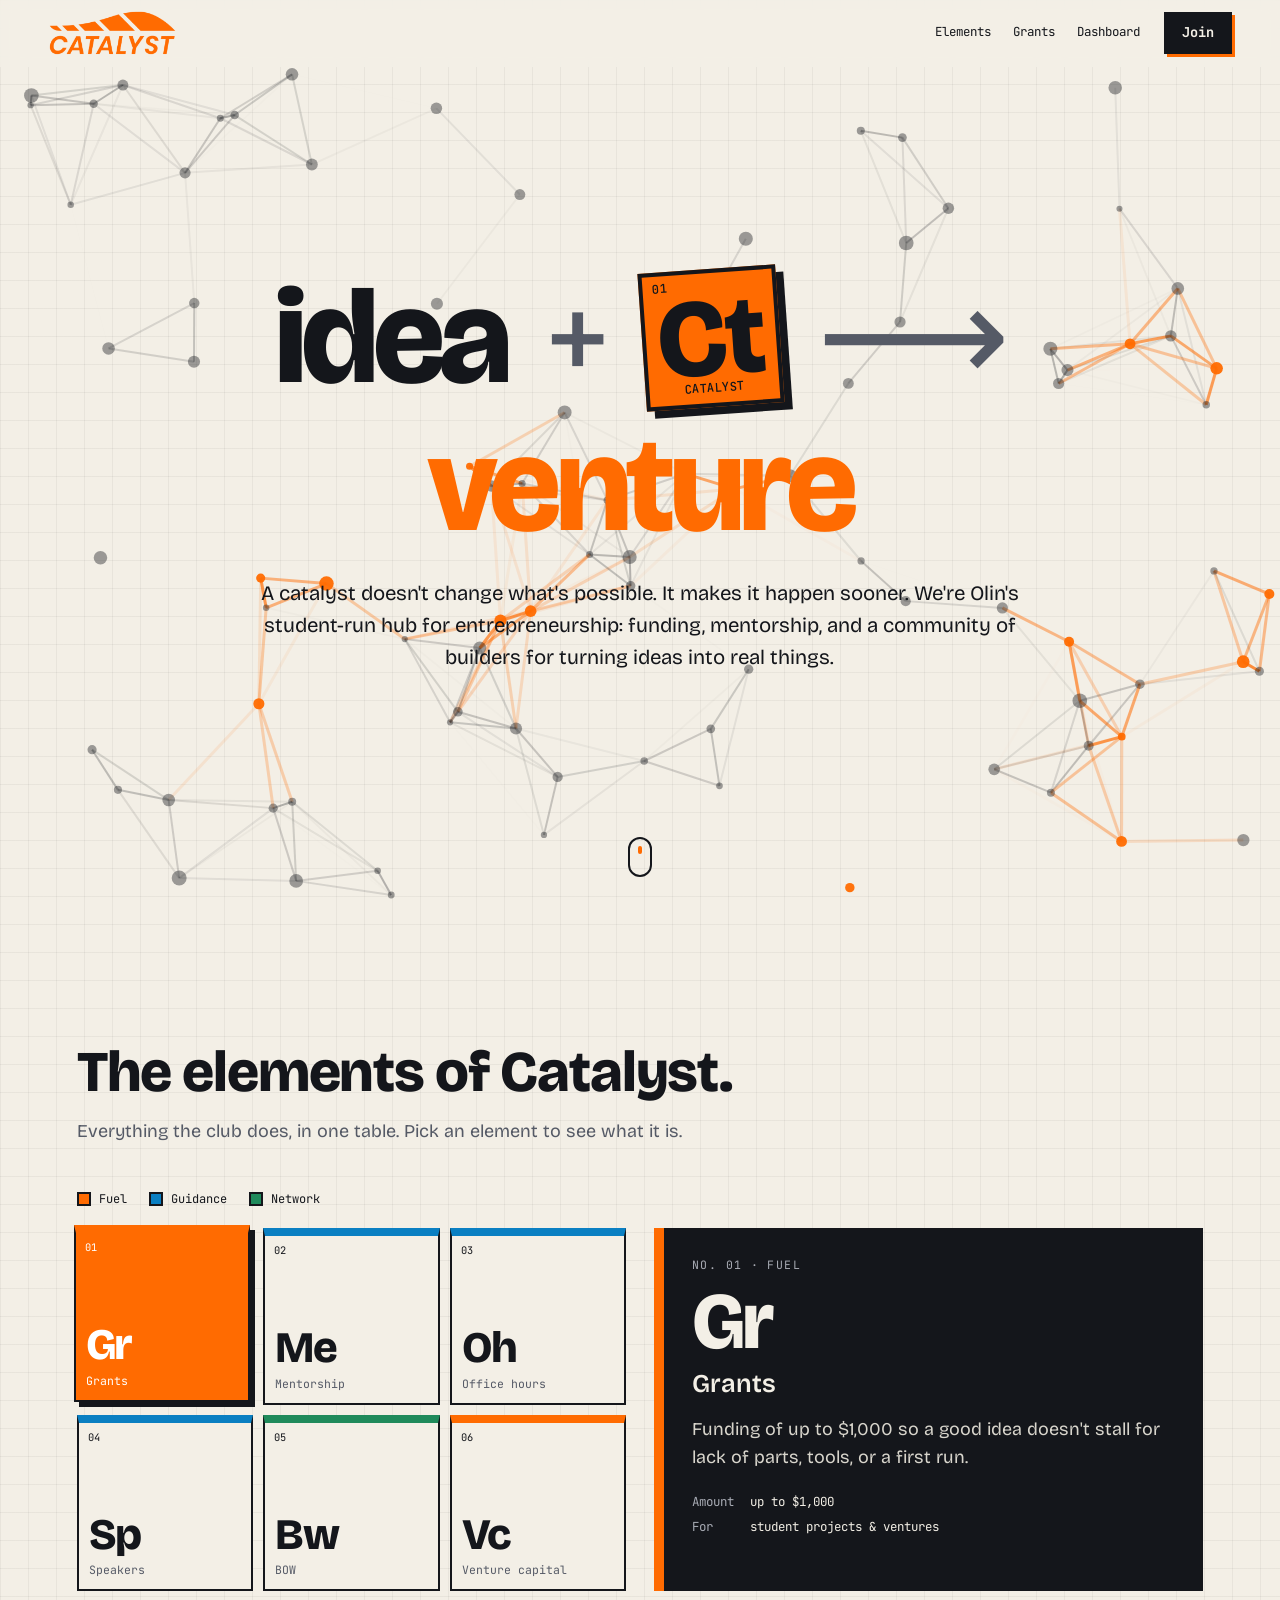
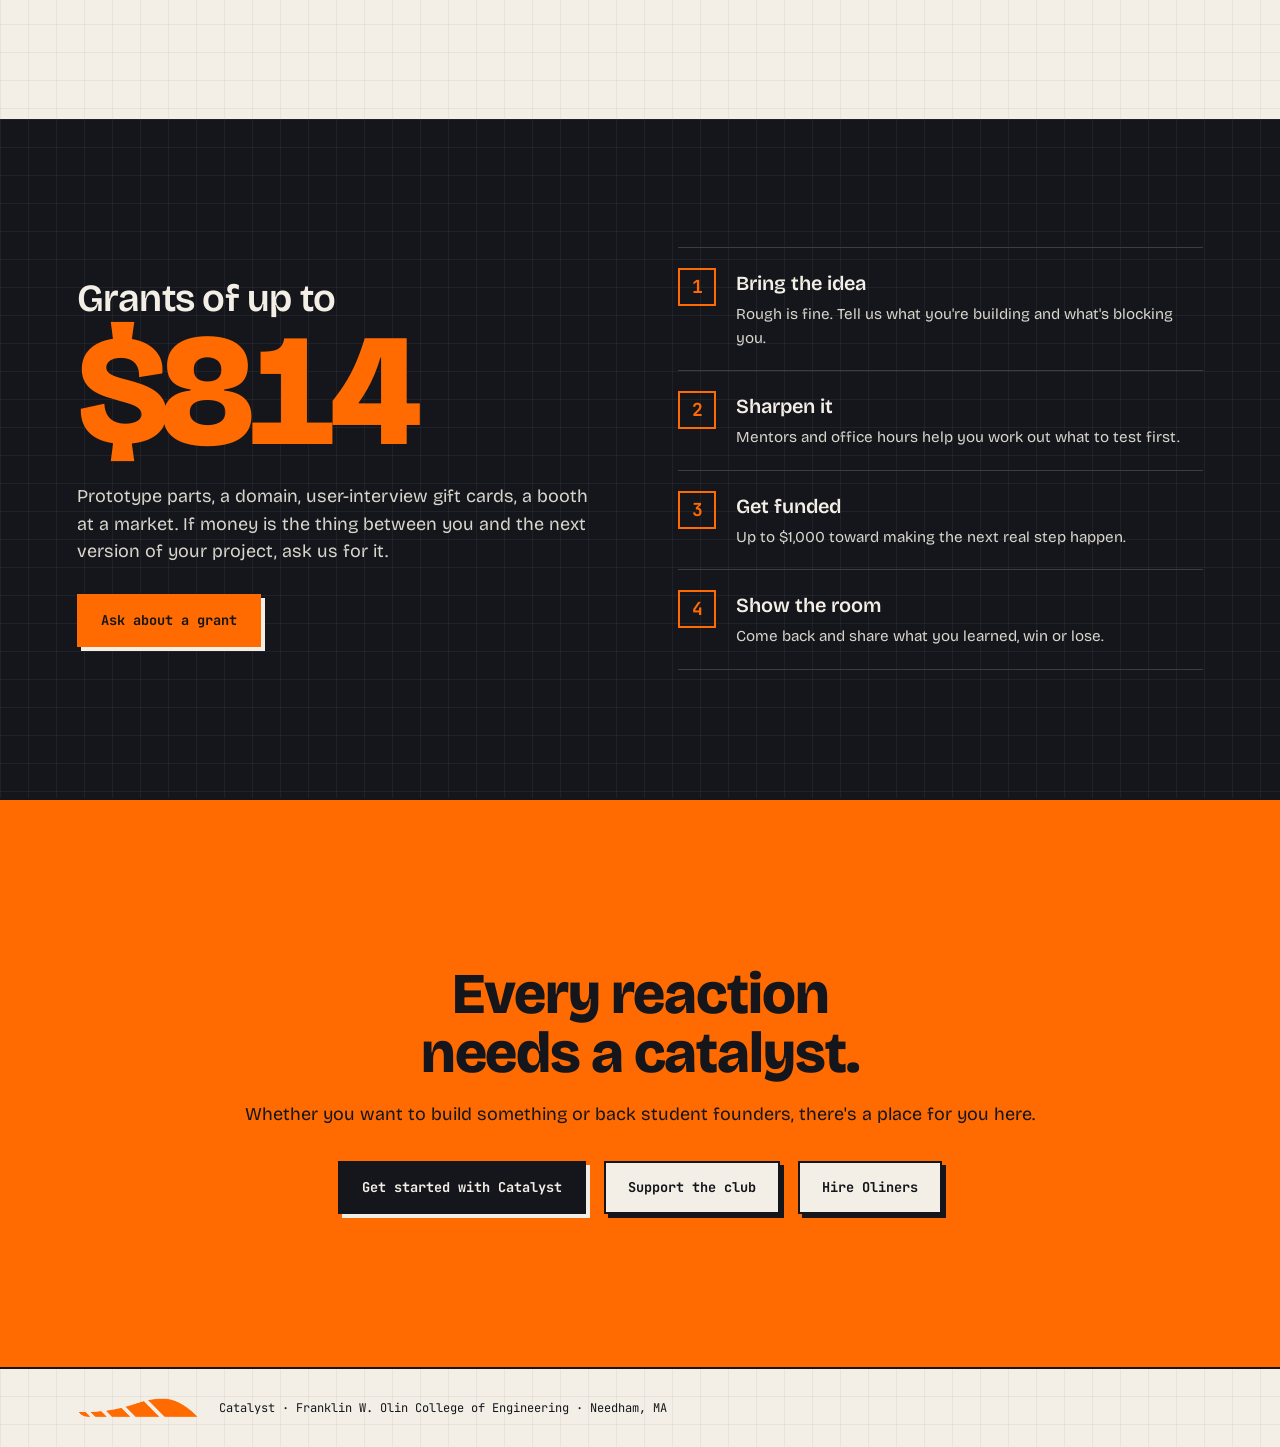
==== commit 18b97447: "updates" ====
--- a/index.html
+++ b/index.html
@@ -21,7 +21,7 @@
     <nav aria-label="Primary">
       <a href="#elements">Elements</a>
       <a href="#grants">Grants</a>
-      <a href="jobs/">Job Board</a>
+      <a href="students/">Dashboard</a>
     </nav>
     <a class="btn btn-small" data-link="getStarted" href="#join">Join</a>
   </header>
@@ -87,11 +87,12 @@
 
     <!-- JOIN -->
     <section class="join" id="join">
-      <h2>Got an idea sitting around<br>not reacting with anything?</h2>
-      <p>Come to a meeting. No application, no pitch deck, no experience needed.</p>
+      <h2>Every reaction<br>needs a catalyst.</h2>
+      <p>Whether you want to build something or back student founders, there's a place for you here.</p>
       <div class="hero-cta">
         <a class="btn" data-link="getStarted" href="#">Get started with Catalyst</a>
         <a class="btn btn-ghost" data-link="support" href="#">Support the club</a>
+        <a class="btn btn-ghost" href="jobs/post.html">Hire Oliners</a>
       </div>
     </section>
   </main>
@@ -99,7 +100,6 @@
   <footer class="footer">
     <img class="footer-logo" src="logo-mark.png" alt="" width="930" height="167">
     <p>Catalyst · Franklin W. Olin College of Engineering · Needham, MA</p>
-    <p class="muted">Student-run. Open to everyone at Olin.</p>
   </footer>
 
   <script src="script.js"></script>
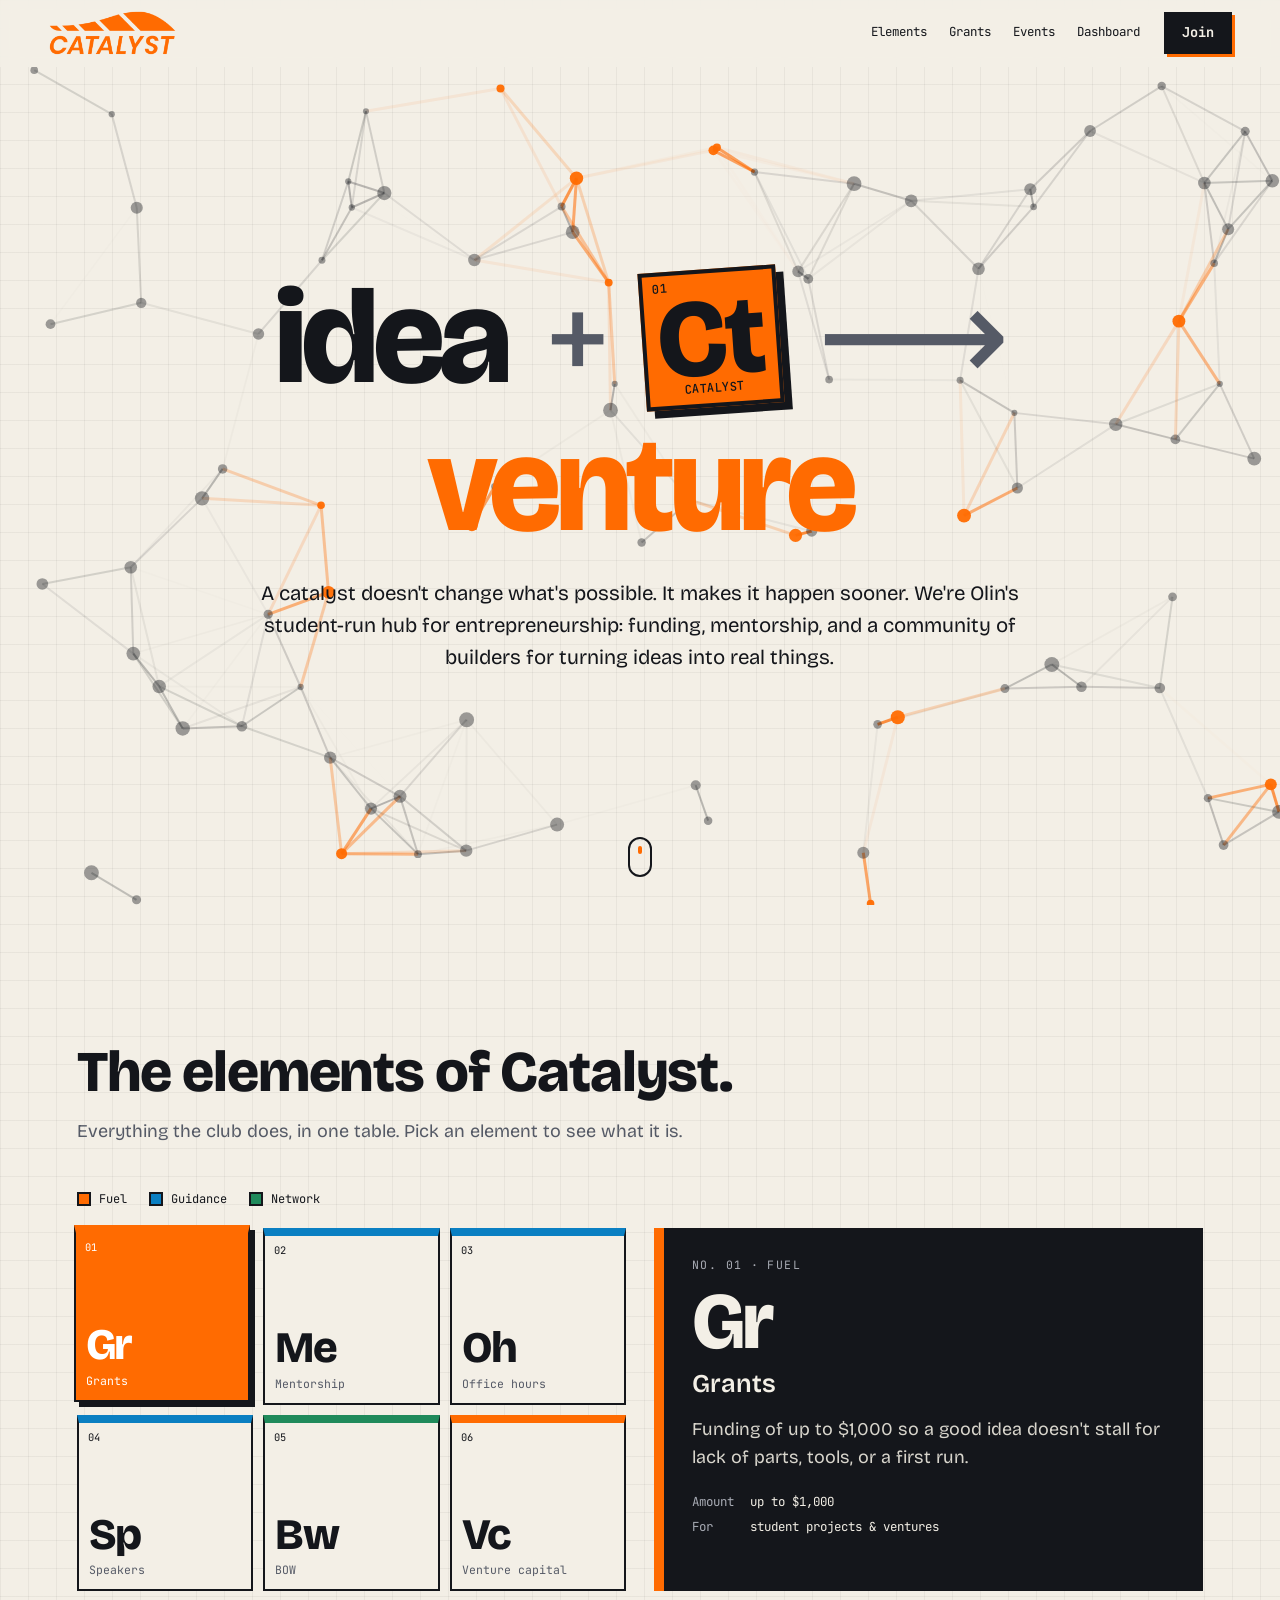
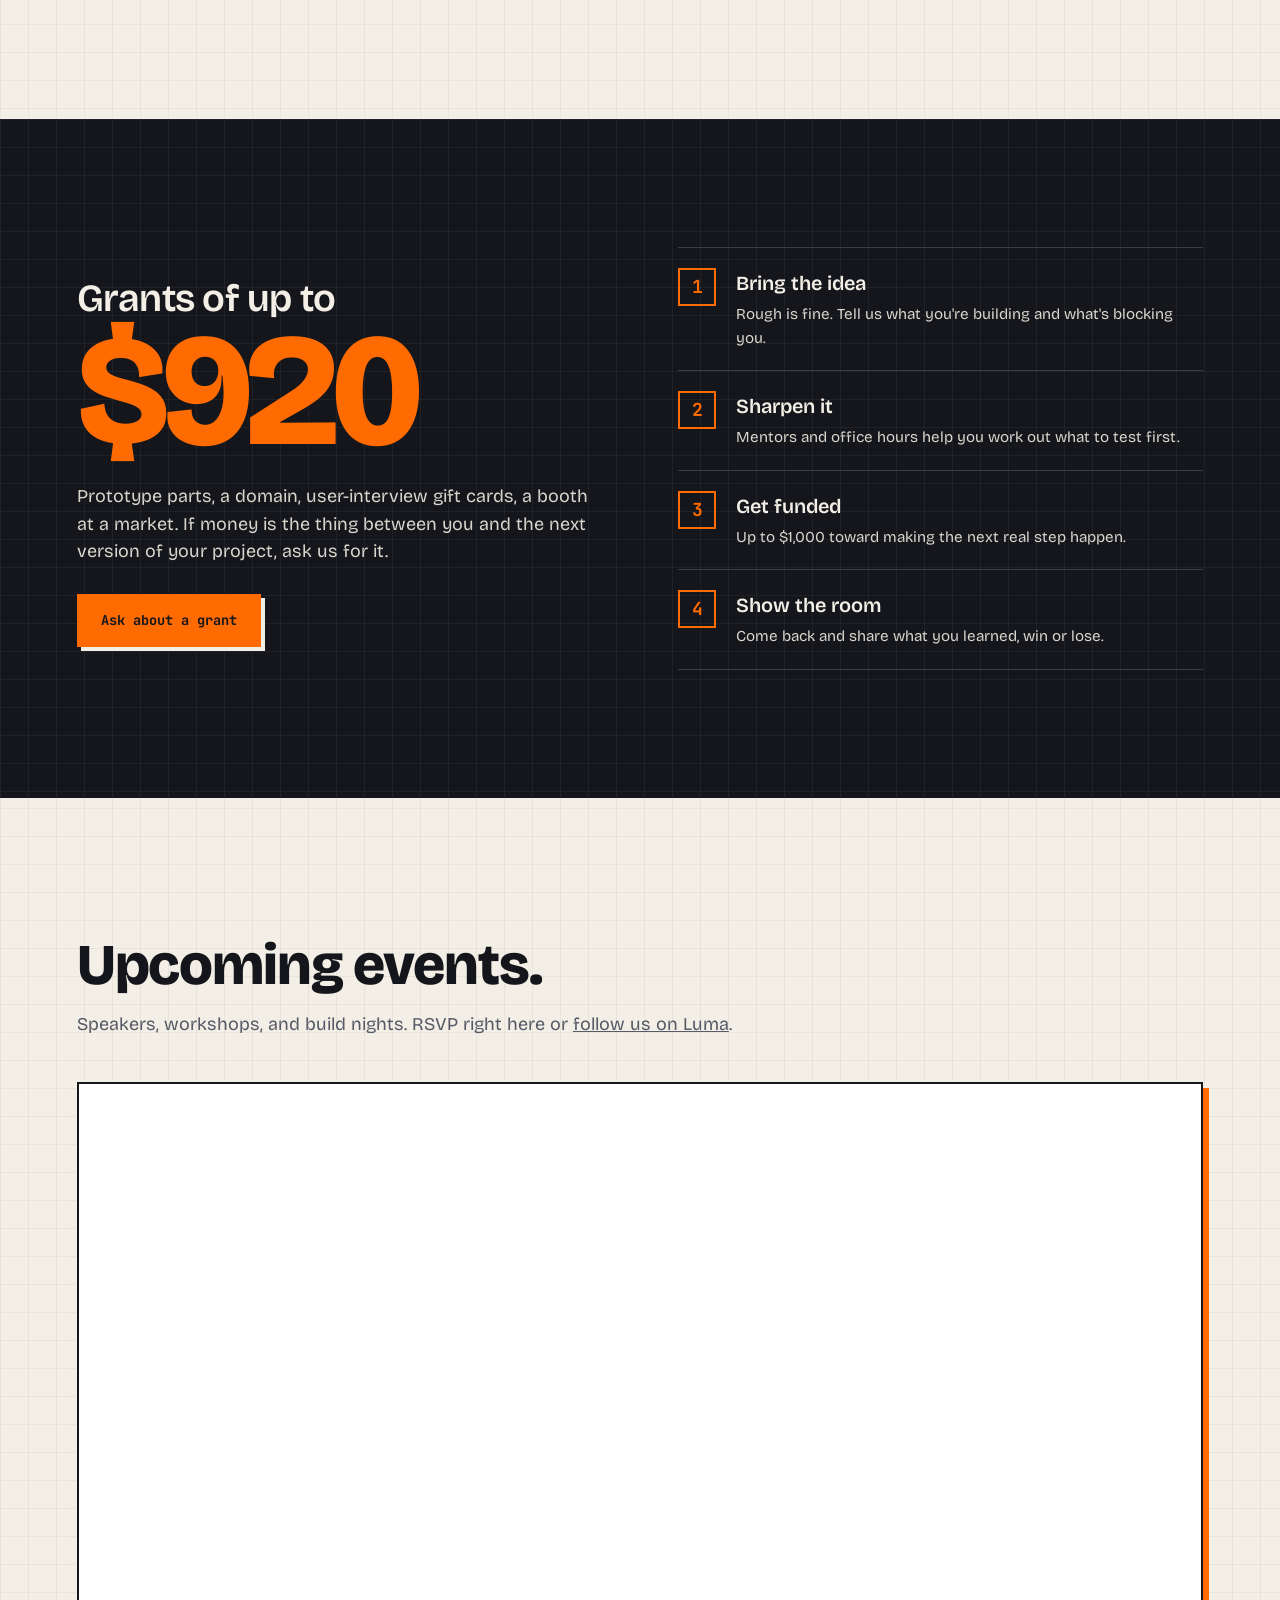
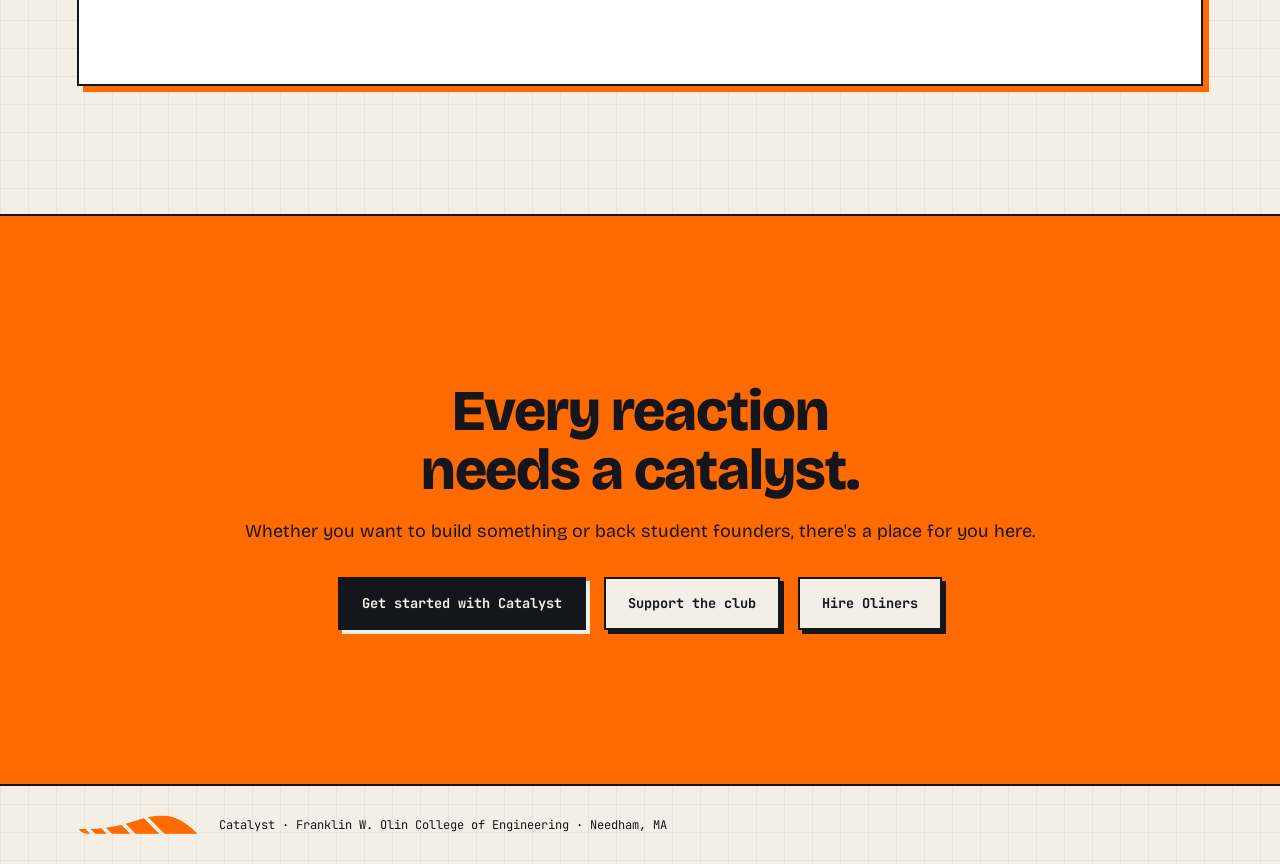
==== commit 29301834: "updates" ====
--- a/index.html
+++ b/index.html
@@ -21,6 +21,7 @@
     <nav aria-label="Primary">
       <a href="#elements">Elements</a>
       <a href="#grants">Grants</a>
+      <a href="#events">Events</a>
       <a href="students/">Dashboard</a>
     </nav>
     <a class="btn btn-small" data-link="getStarted" href="#join">Join</a>
@@ -85,6 +86,23 @@
       </div>
     </section>
 
+    <!-- EVENTS -->
+    <section class="section" id="events">
+      <div class="section-head">
+        <h2>Upcoming events.</h2>
+        <p>Speakers, workshops, and build nights. RSVP right here or <a data-link="speakers" href="#">follow us on Luma</a>.</p>
+      </div>
+      <div class="luma-embed">
+        <iframe
+          src="https://luma.com/embed/calendar/cal-e6xkpGZIfG13YS2/events?lt=light"
+          title="Olin Catalyst events on Luma"
+          loading="lazy"
+          allowfullscreen
+          aria-hidden="false"
+          tabindex="0"></iframe>
+      </div>
+    </section>
+
     <!-- JOIN -->
     <section class="join" id="join">
       <h2>Every reaction<br>needs a catalyst.</h2>
--- a/styles.css
+++ b/styles.css
@@ -198,8 +198,17 @@
 .detail dl { display: grid; grid-template-columns: auto 1fr; gap: 6px 16px; margin: 20px 0 0; font-family: var(--mono); font-size: .78rem; }
 .detail dt { color: #a9acb5; }
 .detail dd { margin: 0; }
+.detail .text-link { color: var(--c, var(--flame)); }
 
 /* ---------- grants ---------- */
+/* ---------- events (Luma embed) ---------- */
+.luma-embed {
+  border: 2px solid var(--ink);
+  box-shadow: 6px 6px 0 var(--flame);
+  background: #fff;
+}
+.luma-embed iframe { display: block; width: 100%; height: 600px; border: 0; }
+
 .section-dark {
   max-width: none;
   background: var(--ink); color: var(--paper);
@@ -239,8 +248,8 @@
 }
 @media (max-width: 720px) {
   body { font-size: 16px; }
-  .nav nav { display: none; }
-  .nav .btn { margin-left: auto; }
+  .nav nav { gap: 16px; }
+  .nav nav a[href*="#"] { display: none; } /* keep only Dashboard on small screens */
   .ptable { grid-template-columns: repeat(3, 1fr); }
   .footer .muted { margin-left: 0; }
 }
